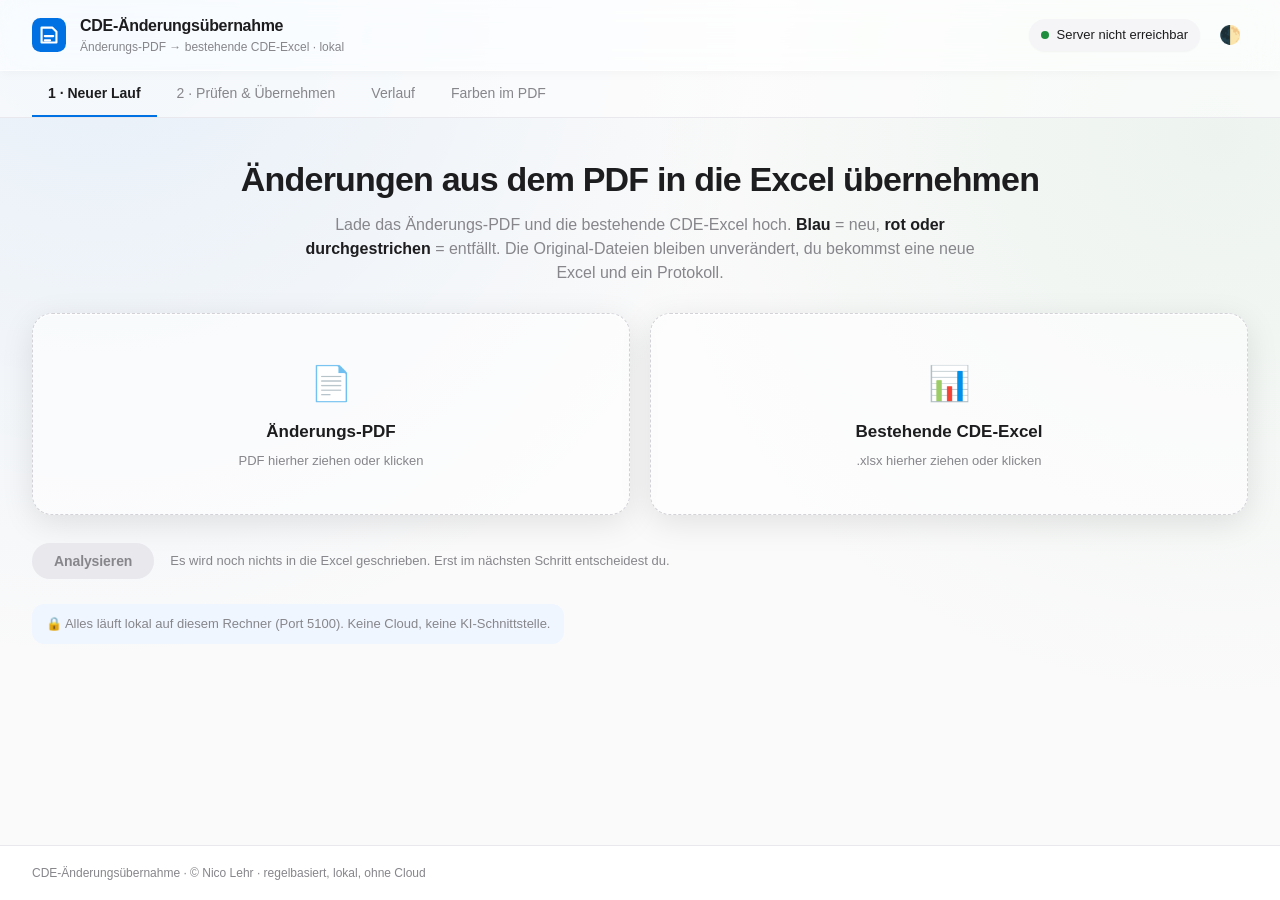
==== frontend/index.html @ 4d922a6d "Startvorlage" ====
<!DOCTYPE html>
<html lang="de">
<head>
<meta charset="UTF-8">
<meta name="viewport" content="width=device-width, initial-scale=1.0">
<title>CDE-Änderungsübernahme</title>
<link rel="icon" type="image/svg+xml" href="favicon.svg">
<link rel="stylesheet" href="style.css">
</head>
<body>

<header class="app-header">
  <div class="brand">
    <img class="brand-mark" src="favicon.svg" alt="" width="34" height="34">
    <div class="brand-text">
      <span class="brand-name">CDE-Änderungsübernahme</span>
      <span class="brand-sub">Änderungs-PDF → bestehende CDE-Excel · lokal</span>
    </div>
  </div>
  <div class="header-actions">
    <span class="status-pill" title="Alle Daten bleiben auf diesem Rechner"><span class="status-dot"></span><span id="pill-text">Lokal</span></span>
    <button class="icon-button" id="theme-toggle" type="button" title="Hell / Dunkel" aria-label="Hell / Dunkel wechseln">🌓</button>
  </div>
</header>

<nav class="page-tabs" id="page-tabs">
  <button class="page-tab active" data-tab="lauf">1 · Neuer Lauf</button>
  <button class="page-tab" data-tab="pruefen">2 · Prüfen &amp; Übernehmen</button>
  <button class="page-tab" data-tab="verlauf">Verlauf</button>
  <button class="page-tab" data-tab="farben">Farben im PDF</button>
</nav>

<main class="app-main">

  <!-- ============ TAB: NEUER LAUF ============ -->
  <section class="tab" id="tab-lauf">
    <div class="intro">
      <h1>Änderungen aus dem PDF in die Excel übernehmen</h1>
      <p>Lade das Änderungs-PDF und die bestehende CDE-Excel hoch. <strong>Blau</strong> = neu, <strong>rot oder durchgestrichen</strong> = entfällt.
         Die Original-Dateien bleiben unverändert, du bekommst eine neue Excel und ein Protokoll.</p>
    </div>
    <div class="drop-grid">
      <label class="dropzone" id="dz-pdf" tabindex="0">
        <input type="file" id="file-pdf" accept=".pdf,application/pdf" hidden>
        <div class="dropzone-icon">📄</div>
        <p class="dropzone-title">Änderungs-PDF</p>
        <p class="dropzone-sub" id="dz-pdf-sub">PDF hierher ziehen oder klicken</p>
      </label>
      <label class="dropzone" id="dz-xlsx" tabindex="0">
        <input type="file" id="file-xlsx" accept=".xlsx,.xlsm" hidden>
        <div class="dropzone-icon">📊</div>
        <p class="dropzone-title">Bestehende CDE-Excel</p>
        <p class="dropzone-sub" id="dz-xlsx-sub">.xlsx hierher ziehen oder klicken</p>
      </label>
    </div>
    <div class="action-row">
      <button class="btn btn-primary" id="btn-analyse" type="button" disabled>Analysieren</button>
      <span class="hint">Es wird noch nichts in die Excel geschrieben. Erst im nächsten Schritt entscheidest du.</span>
    </div>
    <p class="privacy-note">🔒 Alles läuft lokal auf diesem Rechner (Port <span id="port-text">5100</span>). Keine Cloud, keine KI-Schnittstelle.</p>
  </section>

  <!-- ============ TAB: PRUEFEN ============ -->
  <section class="tab" id="tab-pruefen" hidden>
    <div id="leer-pruefen" class="empty">Noch kein Lauf geöffnet. Starte einen neuen Lauf oder öffne einen aus dem Verlauf.</div>
    <div id="pruefen-inhalt" hidden>
      <div class="run-head">
        <div>
          <h2 id="run-titel">Lauf</h2>
          <p class="hint" id="run-sub"></p>
        </div>
        <div class="run-actions">
          <button class="btn btn-secondary" id="btn-alle-vorschlaege" type="button">Alle Vorschläge auswählen</button>
          <button class="btn btn-primary" id="btn-uebernehmen" type="button">Excel erzeugen</button>
        </div>
      </div>

      <div class="stats-grid" id="stats"></div>
      <div id="bilanz-box" class="bilanz"></div>
      <div id="warnungen" class="warn-box" hidden></div>
      <div id="ergebnis-box" class="result-box" hidden></div>

      <details class="layout-box" id="layout-box">
        <summary>Erkannter Aufbau der Excel</summary>
        <div id="layout-inhalt"></div>
      </details>

      <div class="filter-row" id="filter-row"></div>
      <div class="table-wrap">
        <table class="changes">
          <thead><tr>
            <th class="col-chk"></th><th>Nr.</th><th>Seite</th><th>Art</th><th>Section</th>
            <th>Alt → Neu</th><th>Stelle in Excel</th><th>Status</th>
          </tr></thead>
          <tbody id="tabelle"></tbody>
        </table>
      </div>
    </div>
  </section>

  <!-- ============ TAB: VERLAUF ============ -->
  <section class="tab" id="tab-verlauf" hidden>
    <h2>Bisherige Läufe</h2>
    <p class="hint">Jeder Lauf bleibt gespeichert (Eingabe, Analyse, Ergebnisse). Löschen entfernt den ganzen Lauf von diesem Rechner.</p>
    <div id="verlauf-liste"></div>
  </section>

  <!-- ============ TAB: FARBEN ============ -->
  <section class="tab" id="tab-farben" hidden>
    <h2>Farben im PDF</h2>
    <p class="hint">Zeigt, welche Farben im geöffneten PDF vorkommen und wie sie gedeutet werden. Passt etwas nicht,
      lassen sich die Schwellen in <code>config/farben.yaml</code> anpassen (Legende, Farbtöne, Durchstreichung).</p>
    <div class="table-wrap"><table class="changes"><thead><tr><th>Farbe</th><th>Anzahl</th><th>Art</th><th>Klasse</th><th>Bedeutung</th></tr></thead>
      <tbody id="farben-tabelle"></tbody></table></div>
  </section>
</main>

<footer class="app-footer">
  <p class="footer-credit">CDE-Änderungsübernahme · © Nico Lehr · regelbasiert, lokal, ohne Cloud</p>
</footer>

<div class="busy" id="busy" hidden><div class="busy-card"><div class="spinner"></div><p id="busy-text">Bitte warten …</p></div></div>
<div class="toast" id="toast" role="status" hidden></div>

<script src="app.js"></script>
</body>
</html>
---- frontend/style.css ----
/* Design wie im bess-pipeline-Dashboard (Apple-Stil, ruhige Flaechen, Ampelfarben nur fuer Status).
   Variablen entsprechen referenz/bess-dashboard/style.css -- neue Farben nur als Variable ergaenzen. */
:root {
  --blue: #0071E3; --blue-dark: #0058B0; --blue-light: #F0F6FF;
  --green: #1E8E3E; --amber: #B9770E; --red: #D93025;
  --white: #FFFFFF; --grey-50: #FAFAFA; --grey-100: #F5F5F7; --grey-150: #E8E8ED; --grey-300: #D2D2D7;
  --grey-500: #86868B; --ink: #1D1D1F;
  --green-100: #E4F4E8; --amber-100: #FBEFDA; --red-100: #FBE7E5;
  --shadow-xs: 0 1px 2px rgba(0,0,0,.04); --shadow-sm: 0 1px 3px rgba(0,0,0,.08);
  --shadow-md: 0 4px 16px rgba(0,0,0,.08); --shadow-lg: 0 12px 32px rgba(0,0,0,.12);
  --glass-bg: rgba(255,255,255,.55); --glass-bg-strong: rgba(255,255,255,.72);
  --glass-border: rgba(255,255,255,.6); --glass-shadow: 0 8px 32px rgba(0,0,0,.10), inset 0 1px 0 rgba(255,255,255,.8);
  --spring: cubic-bezier(.34,1.56,.64,1); --spring-soft: cubic-bezier(.22,1,.36,1);
}
:root[data-theme="dark"] {
  --white: #1C1C1E; --grey-50: #000000; --grey-100: #1C1C1E; --grey-150: #2C2C2E; --grey-300: #48484A;
  --grey-500: #98989D; --ink: #F5F5F7; --blue-light: rgba(0,113,227,.16);
  --green-100: rgba(30,142,62,.18); --amber-100: rgba(185,119,14,.18); --red-100: rgba(217,48,37,.18);
  --glass-bg: rgba(44,44,46,.55); --glass-bg-strong: rgba(44,44,46,.72); --glass-border: rgba(255,255,255,.12);
  --glass-shadow: 0 8px 32px rgba(0,0,0,.4), inset 0 1px 0 rgba(255,255,255,.08);
}
@media (prefers-color-scheme: dark) {
  :root:not([data-theme="light"]) {
    --white: #1C1C1E; --grey-50: #000000; --grey-100: #1C1C1E; --grey-150: #2C2C2E; --grey-300: #48484A;
    --grey-500: #98989D; --ink: #F5F5F7; --blue-light: rgba(0,113,227,.16);
    --green-100: rgba(30,142,62,.18); --amber-100: rgba(185,119,14,.18); --red-100: rgba(217,48,37,.18);
    --glass-bg: rgba(44,44,46,.55); --glass-bg-strong: rgba(44,44,46,.72); --glass-border: rgba(255,255,255,.12);
    --glass-shadow: 0 8px 32px rgba(0,0,0,.4), inset 0 1px 0 rgba(255,255,255,.08);
  }
}
* { box-sizing: border-box; }
[hidden] { display: none !important; }
html, body { margin: 0; padding: 0; font-family: -apple-system, BlinkMacSystemFont, "Segoe UI", Roboto, sans-serif;
  background: var(--grey-50); color: var(--ink); line-height: 1.5; -webkit-font-smoothing: antialiased; }
body { min-height: 100vh; display: flex; flex-direction: column;
  background-image: radial-gradient(circle at 8% 0%, rgba(0,113,227,.08), transparent 45%),
                    radial-gradient(circle at 95% 15%, rgba(30,142,62,.06), transparent 40%);
  background-attachment: fixed; background-repeat: no-repeat; }
code { background: var(--grey-100); padding: 1px 6px; border-radius: 6px; font-size: .92em; }
h1, h2 { letter-spacing: -.4px; margin: 0 0 8px; }
.hint { font-size: 13px; color: var(--grey-500); margin: 0; }

/* Header */
.app-header { display: flex; align-items: center; justify-content: space-between; padding: 14px 32px; position: sticky; top: 0; z-index: 100;
  background: var(--glass-bg-strong); backdrop-filter: blur(16px) saturate(180%); -webkit-backdrop-filter: blur(16px) saturate(180%);
  border-bottom: 1px solid var(--glass-border); box-shadow: 0 1px 12px rgba(0,0,0,.04); }
.brand { display: flex; align-items: center; gap: 14px; }
.brand-text { display: flex; flex-direction: column; }
.brand-name { font-size: 16px; font-weight: 600; letter-spacing: -.3px; }
.brand-sub { font-size: 12px; color: var(--grey-500); font-weight: 500; }
.header-actions { display: flex; align-items: center; gap: 12px; }
.status-pill { display: inline-flex; align-items: center; gap: 8px; padding: 6px 12px; border-radius: 999px; background: var(--grey-100);
  font-size: 13px; font-weight: 500; box-shadow: var(--shadow-xs); }
.status-dot { width: 8px; height: 8px; border-radius: 50%; background: var(--green); animation: pulse 2s ease-in-out infinite; }
@keyframes pulse { 0%,100% { opacity: 1; } 50% { opacity: .45; } }
.icon-button { width: 36px; height: 36px; border-radius: 50%; border: none; background: transparent; color: var(--ink); font-size: 18px; cursor: pointer;
  transition: background .2s, transform .3s var(--spring); }
.icon-button:hover { background: var(--grey-100); transform: scale(1.08); }

/* Tabs */
.page-tabs { display: flex; gap: 4px; padding: 0 32px; background: var(--glass-bg); border-bottom: 1px solid var(--grey-150); overflow-x: auto; }
.page-tab { border: none; background: transparent; padding: 14px 16px; font-size: 14px; color: var(--grey-500); cursor: pointer;
  border-bottom: 2px solid transparent; font-weight: 500; white-space: nowrap; transition: color .2s, transform .2s; }
.page-tab:hover { color: var(--ink); }
.page-tab.active { color: var(--ink); border-bottom-color: var(--blue); font-weight: 600; }

/* Layout: volle Breite nutzen */
.app-main { flex: 1; width: 100%; max-width: 1400px; margin: 0 auto; padding: 36px 32px 48px; }
.tab { animation: slideInUp .5s var(--spring-soft); }
@keyframes slideInUp { from { opacity: 0; transform: translateY(14px); } to { opacity: 1; transform: none; } }
.intro { text-align: center; margin-bottom: 28px; }
.intro h1 { font-size: 34px; font-weight: 700; letter-spacing: -.8px; }
.intro p { max-width: 680px; margin: 0 auto; color: var(--grey-500); font-size: 16px; }
.intro strong { color: var(--ink); }

/* Dropzones */
.drop-grid { display: grid; grid-template-columns: 1fr 1fr; gap: 20px; }
.dropzone { display: block; border: 1px dashed var(--grey-300); border-radius: 20px; padding: 44px 24px; text-align: center; cursor: pointer;
  background: var(--glass-bg); box-shadow: var(--glass-shadow); transition: border-color .2s, background .2s, transform .35s var(--spring); }
.dropzone:hover, .dropzone.over, .dropzone:focus { border-color: var(--blue); background: var(--blue-light); transform: translateY(-3px); outline: none; }
.dropzone.filled { border-style: solid; border-color: var(--green); background: var(--green-100); }
.dropzone-icon { font-size: 34px; margin-bottom: 10px; }
.dropzone-title { font-size: 17px; font-weight: 600; margin: 0 0 6px; }
.dropzone-sub { font-size: 13px; color: var(--grey-500); margin: 0; word-break: break-all; }
.action-row { display: flex; align-items: center; gap: 16px; margin: 28px 0 12px; flex-wrap: wrap; }
.privacy-note { font-size: 13px; color: var(--grey-500); background: var(--blue-light); border-radius: 12px; padding: 10px 14px; display: inline-block; }

/* Buttons */
.btn { border: none; border-radius: 999px; padding: 10px 22px; font-size: 14px; font-weight: 600; cursor: pointer; letter-spacing: -.1px;
  transition: opacity .15s, background .2s, transform .3s var(--spring); }
.btn:active { transform: scale(.95); }
.btn-primary { background: var(--blue); color: #fff; box-shadow: 0 4px 14px rgba(0,113,227,.3); }
.btn-primary:hover:not(:disabled) { background: var(--blue-dark); transform: translateY(-1px); }
.btn-primary:disabled { background: var(--grey-150); color: var(--grey-500); cursor: not-allowed; box-shadow: none; }
.btn-secondary { background: var(--grey-100); color: var(--ink); }
.btn-secondary:hover { background: var(--grey-150); transform: translateY(-1px); }
.btn-danger { background: var(--red-100); color: var(--red); }
.btn-small { padding: 6px 14px; font-size: 13px; }

/* Lauf-Kopf */
.run-head { display: flex; justify-content: space-between; align-items: flex-end; gap: 16px; flex-wrap: wrap; margin-bottom: 20px; }
.run-actions { display: flex; gap: 10px; flex-wrap: wrap; }

/* Kacheln */
.stats-grid { display: grid; grid-template-columns: repeat(auto-fit, minmax(170px, 1fr)); gap: 14px; margin-bottom: 18px; }
.stat-card { padding: 18px; background: var(--glass-bg); border: 1px solid var(--glass-border); border-radius: 16px; box-shadow: var(--glass-shadow);
  text-align: center; transition: transform .35s var(--spring); }
.stat-card:hover { transform: translateY(-3px); }
.stat-value { display: block; font-size: 30px; font-weight: 700; letter-spacing: -.8px; font-variant-numeric: tabular-nums; }
.stat-label { display: block; font-size: 12px; color: var(--grey-500); font-weight: 600; text-transform: uppercase; letter-spacing: .05em; }
.stat-card.green .stat-value { color: var(--green); } .stat-card.amber .stat-value { color: var(--amber); } .stat-card.red .stat-value { color: var(--red); }
.bilanz { padding: 12px 16px; border-radius: 12px; font-size: 14px; margin-bottom: 14px; background: var(--green-100); }
.bilanz.bad { background: var(--red-100); }
.warn-box { background: var(--amber-100); border-radius: 12px; padding: 12px 16px; margin-bottom: 14px; font-size: 14px; }
.warn-box ul { margin: 6px 0 0; padding-left: 20px; }
.result-box { background: var(--green-100); border-radius: 16px; padding: 18px 20px; margin-bottom: 18px; }
.result-box h3 { margin: 0 0 8px; }
.result-box .btn { margin: 6px 8px 0 0; text-decoration: none; display: inline-block; }
.layout-box { margin-bottom: 14px; background: var(--glass-bg); border-radius: 12px; padding: 10px 16px; border: 1px solid var(--glass-border); }
.layout-box summary { cursor: pointer; font-weight: 600; font-size: 14px; }

/* Filter */
.filter-row { display: flex; gap: 8px; flex-wrap: wrap; margin: 6px 0 12px; }
.chip { border: none; border-radius: 999px; padding: 6px 14px; font-size: 13px; font-weight: 600; cursor: pointer; background: var(--grey-100); color: var(--ink);
  transition: background .2s, transform .2s; }
.chip:hover { background: var(--grey-150); }
.chip.active { background: var(--blue); color: #fff; }

/* Tabelle */
.table-wrap { overflow-x: auto; background: var(--glass-bg); border: 1px solid var(--glass-border); border-radius: 12px; box-shadow: var(--shadow-sm); }
table.changes { width: 100%; border-collapse: collapse; font-size: 14px; }
table.changes th { text-align: left; padding: 10px 12px; font-size: 12px; text-transform: uppercase; letter-spacing: .05em; color: var(--grey-500);
  border-bottom: 1px solid var(--grey-150); white-space: nowrap; }
table.changes td { padding: 10px 12px; border-bottom: 1px solid var(--grey-150); vertical-align: top; }
table.changes tr.row { cursor: pointer; transition: background .15s; }
table.changes tr.row:hover { background: var(--grey-100); }
.col-chk { width: 34px; }
.alt { color: var(--red); text-decoration: line-through; text-decoration-thickness: 1px; }
.neu { color: var(--blue); font-weight: 500; }
.pfeil { color: var(--grey-500); margin: 0 4px; }
.badge { display: inline-block; font-size: 11px; font-weight: 600; padding: 3px 9px; border-radius: 999px; text-transform: uppercase; letter-spacing: .05em; white-space: nowrap; }
.badge.green { background: var(--green-100); color: var(--green); } .badge.amber { background: var(--amber-100); color: var(--amber); }
.badge.red { background: var(--red-100); color: var(--red); } .badge.grey { background: var(--grey-100); color: var(--grey-500); }
.detail td { background: var(--grey-100); }
.detail-grid { display: grid; grid-template-columns: minmax(260px, 1fr) minmax(300px, 1.4fr); gap: 20px; }
.detail-grid img { width: 100%; border-radius: 10px; border: 1px solid var(--grey-150); background: #fff; }
.kv { display: grid; grid-template-columns: 150px 1fr; gap: 6px 12px; font-size: 13px; }
.kv dt { color: var(--grey-500); font-weight: 600; } .kv dd { margin: 0; white-space: pre-wrap; word-break: break-word; }
.empty { text-align: center; color: var(--grey-500); padding: 60px 0; }

/* Verlauf */
.run-card { display: flex; justify-content: space-between; align-items: center; gap: 12px; flex-wrap: wrap; padding: 14px 18px; margin-bottom: 10px;
  background: var(--glass-bg); border: 1px solid var(--glass-border); border-radius: 12px; box-shadow: var(--shadow-sm); }
.run-card .meta { font-size: 13px; color: var(--grey-500); }

/* Overlays */
.busy { position: fixed; inset: 0; background: rgba(0,0,0,.3); display: grid; place-items: center; z-index: 999; backdrop-filter: blur(4px); }
.busy-card { background: var(--white); padding: 28px 36px; border-radius: 16px; box-shadow: var(--shadow-lg); text-align: center; }
.spinner { width: 34px; height: 34px; border-radius: 50%; border: 3px solid var(--grey-150); border-top-color: var(--blue); margin: 0 auto 12px; animation: spin 1s linear infinite; }
@keyframes spin { to { transform: rotate(360deg); } }
.toast { position: fixed; left: 24px; bottom: 24px; background: #1D1D1F; color: #fff; padding: 12px 18px; border-radius: 10px; box-shadow: 0 20px 40px rgba(0,0,0,.3); z-index: 1000; max-width: 520px; }
.toast.error { background: var(--red); }
.app-footer { border-top: 1px solid var(--grey-150); padding: 18px 32px; background: var(--white); }
.footer-credit { margin: 0; font-size: 12px; color: var(--grey-500); }

@media (max-width: 768px) {
  .app-header, .page-tabs, .app-main, .app-footer { padding-left: 16px; padding-right: 16px; }
  .drop-grid, .detail-grid { grid-template-columns: 1fr; }
  .intro h1 { font-size: 26px; } table.changes { font-size: 12px; }
  .run-actions .btn, .action-row .btn { width: 100%; }
}
@media (prefers-reduced-motion: reduce) { * { animation: none !important; transition: none !important; } }
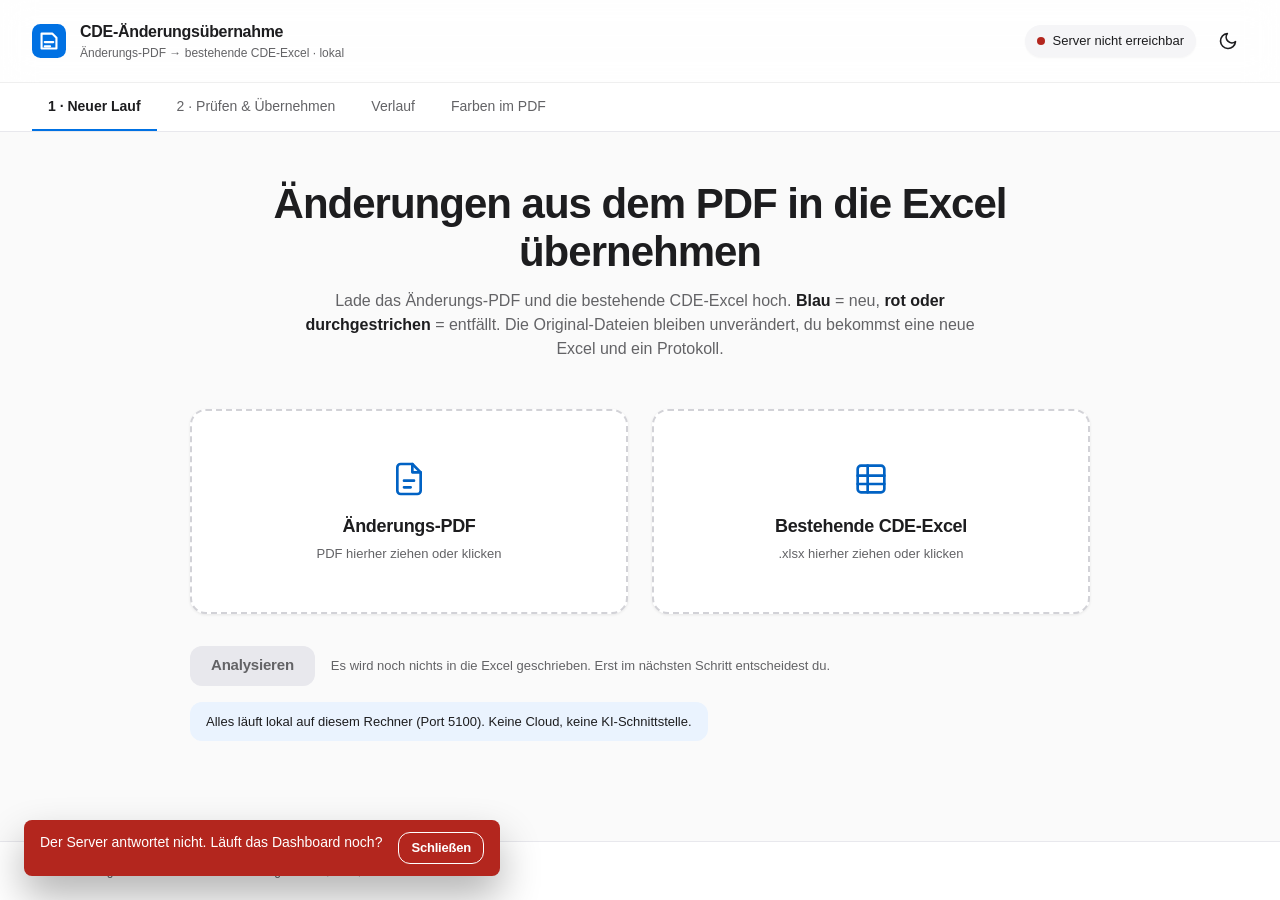
==== commit 28c22c50: "Dashboard: Ehrlichkeit, Archivieren, Filter, Tastatur, Design-Token - Banner "Unvollstaendig gelesen" ====
--- a/frontend/index.html
+++ b/frontend/index.html
@@ -3,13 +3,16 @@
 <head>
 <meta charset="UTF-8">
 <meta name="viewport" content="width=device-width, initial-scale=1.0">
+<meta name="color-scheme" content="light dark">
 <title>CDE-Änderungsübernahme</title>
 <link rel="icon" type="image/svg+xml" href="favicon.svg">
 <link rel="stylesheet" href="style.css">
 </head>
 <body>
 
-<header class="app-header">
+<a class="skip-link" href="#main">Zum Inhalt springen</a>
+
+<header class="app-header" id="kopf">
   <div class="brand">
     <img class="brand-mark" src="favicon.svg" alt="" width="34" height="34">
     <div class="brand-text">
@@ -18,37 +21,42 @@
     </div>
   </div>
   <div class="header-actions">
-    <span class="status-pill" title="Alle Daten bleiben auf diesem Rechner"><span class="status-dot"></span><span id="pill-text">Lokal</span></span>
-    <button class="icon-button" id="theme-toggle" type="button" title="Hell / Dunkel" aria-label="Hell / Dunkel wechseln">🌓</button>
+    <span class="status-pill" id="status-pill" title="Alle Daten bleiben auf diesem Rechner"><span class="status-dot" aria-hidden="true"></span><span id="pill-text">Lokal</span></span>
+    <button class="icon-button" id="theme-toggle" type="button" aria-pressed="false" aria-label="Dunkles Design" title="Hell / Dunkel">
+      <svg viewBox="0 0 24 24" aria-hidden="true" focusable="false"><path d="M21 12.8A9 9 0 1 1 11.2 3a7 7 0 0 0 9.8 9.8z"/></svg>
+    </button>
   </div>
 </header>
 
-<nav class="page-tabs" id="page-tabs">
-  <button class="page-tab active" data-tab="lauf">1 · Neuer Lauf</button>
-  <button class="page-tab" data-tab="pruefen">2 · Prüfen &amp; Übernehmen</button>
-  <button class="page-tab" data-tab="verlauf">Verlauf</button>
-  <button class="page-tab" data-tab="farben">Farben im PDF</button>
+<nav class="page-tabs" id="seiten-tabs" aria-label="Hauptbereiche">
+  <div role="tablist" aria-label="Bereiche" id="page-tabs" class="tablist">
+    <button class="page-tab" role="tab" type="button" id="tabbtn-lauf" data-tab="lauf" aria-controls="tab-lauf" aria-selected="true" tabindex="0">1 · Neuer Lauf</button>
+    <button class="page-tab" role="tab" type="button" id="tabbtn-pruefen" data-tab="pruefen" aria-controls="tab-pruefen" aria-selected="false" tabindex="-1">2 · Prüfen &amp; Übernehmen</button>
+    <button class="page-tab" role="tab" type="button" id="tabbtn-verlauf" data-tab="verlauf" aria-controls="tab-verlauf" aria-selected="false" tabindex="-1">Verlauf</button>
+    <button class="page-tab" role="tab" type="button" id="tabbtn-farben" data-tab="farben" aria-controls="tab-farben" aria-selected="false" tabindex="-1">Farben im PDF</button>
+  </div>
 </nav>
 
-<main class="app-main">
+<main class="app-main" id="main" tabindex="-1">
+  <noscript><p class="empty">Dieses Dashboard braucht JavaScript. Bitte JavaScript im Browser einschalten.</p></noscript>
 
   <!-- ============ TAB: NEUER LAUF ============ -->
-  <section class="tab" id="tab-lauf">
+  <section class="tab tab-schmal" id="tab-lauf" role="tabpanel" aria-labelledby="tabbtn-lauf">
     <div class="intro">
       <h1>Änderungen aus dem PDF in die Excel übernehmen</h1>
       <p>Lade das Änderungs-PDF und die bestehende CDE-Excel hoch. <strong>Blau</strong> = neu, <strong>rot oder durchgestrichen</strong> = entfällt.
          Die Original-Dateien bleiben unverändert, du bekommst eine neue Excel und ein Protokoll.</p>
     </div>
     <div class="drop-grid">
-      <label class="dropzone" id="dz-pdf" tabindex="0">
+      <label class="dropzone" id="dz-pdf" tabindex="0" role="button" aria-describedby="dz-pdf-sub">
         <input type="file" id="file-pdf" accept=".pdf,application/pdf" hidden>
-        <div class="dropzone-icon">📄</div>
+        <div class="dropzone-icon" aria-hidden="true"><svg viewBox="0 0 24 24" aria-hidden="true" focusable="false"><path d="M14 3H7a2 2 0 0 0-2 2v14a2 2 0 0 0 2 2h10a2 2 0 0 0 2-2V8z"/><path d="M14 3v5h5"/><path d="M9 13h6M9 17h4"/></svg></div>
         <p class="dropzone-title">Änderungs-PDF</p>
         <p class="dropzone-sub" id="dz-pdf-sub">PDF hierher ziehen oder klicken</p>
       </label>
-      <label class="dropzone" id="dz-xlsx" tabindex="0">
+      <label class="dropzone" id="dz-xlsx" tabindex="0" role="button" aria-describedby="dz-xlsx-sub">
         <input type="file" id="file-xlsx" accept=".xlsx,.xlsm" hidden>
-        <div class="dropzone-icon">📊</div>
+        <div class="dropzone-icon" aria-hidden="true"><svg viewBox="0 0 24 24" aria-hidden="true" focusable="false"><rect x="4" y="4" width="16" height="16" rx="2"/><path d="M4 10h16M4 15h16M10 4v16"/></svg></div>
         <p class="dropzone-title">Bestehende CDE-Excel</p>
         <p class="dropzone-sub" id="dz-xlsx-sub">.xlsx hierher ziehen oder klicken</p>
       </label>
@@ -57,12 +65,15 @@
       <button class="btn btn-primary" id="btn-analyse" type="button" disabled>Analysieren</button>
       <span class="hint">Es wird noch nichts in die Excel geschrieben. Erst im nächsten Schritt entscheidest du.</span>
     </div>
-    <p class="privacy-note">🔒 Alles läuft lokal auf diesem Rechner (Port <span id="port-text">5100</span>). Keine Cloud, keine KI-Schnittstelle.</p>
-  </section>
-
-  <!-- ============ TAB: PRUEFEN ============ -->
-  <section class="tab" id="tab-pruefen" hidden>
-    <div id="leer-pruefen" class="empty">Noch kein Lauf geöffnet. Starte einen neuen Lauf oder öffne einen aus dem Verlauf.</div>
+    <p class="privacy-note">Alles läuft lokal auf diesem Rechner (Port <span id="port-text">5100</span>). Keine Cloud, keine KI-Schnittstelle.</p>
+  </section>
+
+  <!-- ============ TAB: PRÜFEN ============ -->
+  <section class="tab" id="tab-pruefen" role="tabpanel" aria-labelledby="tabbtn-pruefen" hidden>
+    <div id="leer-pruefen" class="empty">
+      <p>Noch kein Lauf geöffnet. Starte einen neuen Lauf oder öffne einen aus dem Verlauf.</p>
+      <button class="btn btn-secondary" type="button" data-gehe="verlauf">Zum Verlauf</button>
+    </div>
     <div id="pruefen-inhalt" hidden>
       <div class="run-head">
         <div>
@@ -70,57 +81,151 @@
           <p class="hint" id="run-sub"></p>
         </div>
         <div class="run-actions">
-          <button class="btn btn-secondary" id="btn-alle-vorschlaege" type="button">Alle Vorschläge auswählen</button>
+          <button class="btn btn-secondary" id="btn-zurueck-auswahl" type="button" hidden>Zurück zur Auswahl</button>
           <button class="btn btn-primary" id="btn-uebernehmen" type="button">Excel erzeugen</button>
         </div>
       </div>
 
-      <div class="stats-grid" id="stats"></div>
-      <div id="bilanz-box" class="bilanz"></div>
+      <div class="archiv-hinweis" id="archiv-hinweis" hidden>
+        <span>Dieser Lauf ist archiviert. Er bleibt auf diesem Rechner erhalten.</span>
+        <button class="btn btn-secondary btn-small" id="btn-lauf-wiederherstellen" type="button">Wiederherstellen</button>
+      </div>
+
+      <div id="banner-box"></div>
+      <div class="stats-grid" id="stats" role="group" aria-label="Zusammenfassung"></div>
+
+      <details class="box" id="bilanz-detail">
+        <summary>Bilanz im Detail (Wörter)</summary>
+        <dl class="dl-grid" id="bilanz-dl"></dl>
+      </details>
+
       <div id="warnungen" class="warn-box" hidden></div>
-      <div id="ergebnis-box" class="result-box" hidden></div>
-
-      <details class="layout-box" id="layout-box">
+      <div id="ergebnis-box" class="box ergebnis-neu" tabindex="-1" hidden></div>
+      <div id="fruehere-box" class="box" hidden></div>
+
+      <details class="box" id="layout-box">
         <summary>Erkannter Aufbau der Excel</summary>
         <div id="layout-inhalt"></div>
       </details>
 
-      <div class="filter-row" id="filter-row"></div>
+      <section class="filter-box" aria-label="Suchen, filtern und sortieren">
+        <div class="filter-zeile" id="filter-row" role="group" aria-label="Nach Status filtern"></div>
+        <div class="filter-zeile">
+          <div class="banner blau banner-flach" id="pruef-hinweis" hidden>
+            <span class="banner-symbol" aria-hidden="true">?</span>
+            <div class="banner-inhalt">
+              <div class="banner-titel" id="pruef-hinweis-titel">Vorschläge warten auf deine Prüfung</div>
+              <p class="banner-text">Das Tool hat hier eine mögliche Stelle gefunden, ist aber nicht sicher. Ohne dein Häkchen ändert es nichts.</p>
+              <button class="btn btn-secondary btn-small" id="btn-nur-vorschlaege" type="button">Nur diese zeigen</button>
+            </div>
+          </div>
+        </div>
+        <div class="filter-zeile filter-felder">
+          <div class="feld feld-suche">
+            <label for="f-suche">Suchen</label>
+            <input class="eingabe" type="search" id="f-suche" placeholder="Text in alt, neu oder Section" autocomplete="off">
+          </div>
+          <div class="feld"><label for="f-typ">Art</label><select class="eingabe" id="f-typ"></select></div>
+          <div class="feld"><label for="f-seite">Seite</label><select class="eingabe" id="f-seite"></select></div>
+          <div class="feld"><label for="f-section">Section</label><select class="eingabe" id="f-section"></select></div>
+          <div class="feld"><label for="f-konfidenz">Sicherheit</label><select class="eingabe" id="f-konfidenz"></select></div>
+          <div class="feld"><label for="f-sort">Sortieren nach</label>
+            <select class="eingabe" id="f-sort">
+              <option value="nr">Reihenfolge im PDF</option>
+              <option value="seite">Seite</option>
+              <option value="section">Section</option>
+              <option value="status">Zu prüfen zuerst</option>
+              <option value="konfidenz">Unsicherste zuerst</option>
+              <option value="auffaellig">Auffälliges zuerst</option>
+            </select>
+          </div>
+        </div>
+        <div class="filter-zeile">
+          <button class="btn btn-secondary btn-small" id="btn-filter-reset" type="button">Filter zurücksetzen</button>
+          <span class="hint" id="treffer-info" role="status" aria-live="polite"></span>
+        </div>
+        <div class="filter-zeile auswahl-zeile" id="auswahl-zeile">
+          <div class="titel-zeile">
+            <span class="auswahl-info" id="auswahl-info" role="status" aria-live="polite"></span>
+            <button class="info-icon" type="button" data-info="auswahl" aria-haspopup="dialog" aria-expanded="false" aria-label="Erklärung: Vorschläge freigeben">i</button>
+          </div>
+          <div class="filter-zeile">
+            <button class="btn btn-secondary btn-small" id="btn-alle-vorschlaege" type="button">Alle Vorschläge auswählen</button>
+            <button class="btn btn-secondary btn-small" id="btn-sichtbare" type="button">Nur angezeigte auswählen</button>
+            <button class="btn btn-secondary btn-small" id="btn-keine" type="button">Auswahl aufheben</button>
+          </div>
+        </div>
+      </section>
+
       <div class="table-wrap">
-        <table class="changes">
+        <table class="changes" aria-label="Erkannte Änderungen">
           <thead><tr>
-            <th class="col-chk"></th><th>Nr.</th><th>Seite</th><th>Art</th><th>Section</th>
-            <th>Alt → Neu</th><th>Stelle in Excel</th><th>Status</th>
+            <th class="col-chk"><label class="chk-ziel"><input type="checkbox" id="chk-alle" aria-label="Alle angezeigten Vorschläge auswählen"></label></th>
+            <th scope="col">Nr.</th><th scope="col">Seite</th><th scope="col">Art</th><th scope="col">Section</th>
+            <th scope="col">Alt → Neu</th><th scope="col" class="col-opt">Stelle in Excel</th>
+            <th scope="col" class="col-opt">Sicherheit <button class="info-icon" type="button" data-info="sicherheit" aria-haspopup="dialog" aria-expanded="false" aria-label="Erklärung: Sicherheit">i</button></th>
+            <th scope="col">Status</th>
           </tr></thead>
           <tbody id="tabelle"></tbody>
         </table>
       </div>
+      <p class="mehr-zeile" id="mehr-zeile" hidden><button class="btn btn-secondary" id="btn-mehr" type="button">Weitere anzeigen</button></p>
     </div>
   </section>
 
   <!-- ============ TAB: VERLAUF ============ -->
-  <section class="tab" id="tab-verlauf" hidden>
-    <h2>Bisherige Läufe</h2>
-    <p class="hint">Jeder Lauf bleibt gespeichert (Eingabe, Analyse, Ergebnisse). Löschen entfernt den ganzen Lauf von diesem Rechner.</p>
-    <div id="verlauf-liste"></div>
+  <section class="tab" id="tab-verlauf" role="tabpanel" aria-labelledby="tabbtn-verlauf" hidden>
+    <div class="titel-zeile">
+      <h2 id="verlauf-titel" tabindex="-1">Bisherige Läufe</h2>
+      <button class="info-icon" type="button" data-info="archiv" aria-haspopup="dialog" aria-expanded="false" aria-label="Erklärung: Archivieren">i</button>
+    </div>
+    <p class="hint">Jeder Lauf bleibt gespeichert (Eingabe, Analyse, Ergebnisse). Archivieren blendet einen Lauf nur aus der Liste aus. Es geht nichts verloren.</p>
+    <div class="verlauf-kopf">
+      <label class="schalter"><input type="checkbox" id="chk-archiv"> Archivierte anzeigen</label>
+      <button class="btn btn-secondary btn-small" id="btn-verlauf-neu" type="button">Liste aktualisieren</button>
+    </div>
+    <div id="verlauf-liste" aria-live="polite"></div>
   </section>
 
   <!-- ============ TAB: FARBEN ============ -->
-  <section class="tab" id="tab-farben" hidden>
-    <h2>Farben im PDF</h2>
-    <p class="hint">Zeigt, welche Farben im geöffneten PDF vorkommen und wie sie gedeutet werden. Passt etwas nicht,
-      lassen sich die Schwellen in <code>config/farben.yaml</code> anpassen (Legende, Farbtöne, Durchstreichung).</p>
-    <div class="table-wrap"><table class="changes"><thead><tr><th>Farbe</th><th>Anzahl</th><th>Art</th><th>Klasse</th><th>Bedeutung</th></tr></thead>
-      <tbody id="farben-tabelle"></tbody></table></div>
+  <section class="tab" id="tab-farben" role="tabpanel" aria-labelledby="tabbtn-farben" hidden>
+    <div class="titel-zeile">
+      <h2>Farben im PDF</h2>
+      <button class="info-icon" type="button" data-info="farben" aria-haspopup="dialog" aria-expanded="false" aria-label="Erklärung: Farben im PDF">i</button>
+    </div>
+    <div id="farben-leer" class="empty">
+      <p>Noch kein Lauf geöffnet. Die Farben werden erst angezeigt, wenn ein PDF analysiert wurde.</p>
+      <button class="btn btn-primary" type="button" data-gehe="lauf">Neuen Lauf starten</button>
+      <button class="btn btn-secondary" type="button" data-gehe="verlauf">Zum Verlauf</button>
+    </div>
+    <div id="farben-inhalt" hidden>
+      <p class="hint" id="farben-sub"></p>
+      <div class="table-wrap"><table class="changes" aria-label="Farben im PDF"><thead><tr>
+        <th scope="col">Farbe</th><th scope="col">Zeichen</th><th scope="col">Art</th><th scope="col">Klasse</th><th scope="col">Bedeutung</th>
+      </tr></thead><tbody id="farben-tabelle"></tbody></table></div>
+    </div>
   </section>
 </main>
 
-<footer class="app-footer">
+<footer class="app-footer" id="fuss">
   <p class="footer-credit">CDE-Änderungsübernahme · © Nico Lehr · regelbasiert, lokal, ohne Cloud</p>
 </footer>
 
-<div class="busy" id="busy" hidden><div class="busy-card"><div class="spinner"></div><p id="busy-text">Bitte warten …</p></div></div>
-<div class="toast" id="toast" role="status" hidden></div>
+<div class="busy" id="busy" hidden>
+  <div class="busy-card" id="busy-card" role="alertdialog" aria-modal="true" aria-labelledby="busy-titel" aria-describedby="busy-text" tabindex="-1">
+    <div class="spinner" aria-hidden="true"></div>
+    <h2 id="busy-titel">Einen Moment bitte</h2>
+    <p id="busy-text">Bitte warten …</p>
+  </div>
+</div>
+
+<div class="toast-zone">
+  <div class="toast" id="toast" role="status"></div>
+  <div class="toast toast-error" id="toast-fehler-box" hidden>
+    <span id="toast-fehler" role="alert"></span>
+    <button class="btn" id="toast-schliessen" type="button" aria-label="Fehlermeldung schließen">Schließen</button>
+  </div>
+</div>
 
 <script src="app.js"></script>
 </body>
--- a/frontend/style.css
+++ b/frontend/style.css
@@ -1,172 +1,467 @@
-/* Design wie im bess-pipeline-Dashboard (Apple-Stil, ruhige Flaechen, Ampelfarben nur fuer Status).
-   Variablen entsprechen referenz/bess-dashboard/style.css -- neue Farben nur als Variable ergaenzen. */
+/* CDE-Änderungsübernahme – Dashboard-Stil.
+   Verbindlich: docs/regeln/design-guideline.md (Apple-Stil, ruhige Flächen, Ampelfarben NUR für Status).
+   Farben stehen ausschließlich als Token (--rr-*, --green, --amber, --red, --grey-*, --ink) in den drei Token-Blöcken unten.
+   Im Komponenten-CSS gibt es keine Farbwerte (kein Hex): neue Farbe = neues Token mit Dark-Mode-Gegenstück.
+   Bewusste Abweichungen von der Guideline (im Bericht begründet): neutrales Blau statt RR-Blau (Seitenprojekt, siehe Kopf der Guideline),
+   etwas dunklere Text-Töne für Grau/Gelb (Kontrast >= 4,5:1), breiterer Inhaltsbereich für die Tabellen (Abschnitt 8: volle Breite nutzen). */
+
+/* ====================================================================== Token: hell */
 :root {
-  --blue: #0071E3; --blue-dark: #0058B0; --blue-light: #F0F6FF;
-  --green: #1E8E3E; --amber: #B9770E; --red: #D93025;
-  --white: #FFFFFF; --grey-50: #FAFAFA; --grey-100: #F5F5F7; --grey-150: #E8E8ED; --grey-300: #D2D2D7;
-  --grey-500: #86868B; --ink: #1D1D1F;
-  --green-100: #E4F4E8; --amber-100: #FBEFDA; --red-100: #FBE7E5;
-  --shadow-xs: 0 1px 2px rgba(0,0,0,.04); --shadow-sm: 0 1px 3px rgba(0,0,0,.08);
-  --shadow-md: 0 4px 16px rgba(0,0,0,.08); --shadow-lg: 0 12px 32px rgba(0,0,0,.12);
-  --glass-bg: rgba(255,255,255,.55); --glass-bg-strong: rgba(255,255,255,.72);
-  --glass-border: rgba(255,255,255,.6); --glass-shadow: 0 8px 32px rgba(0,0,0,.10), inset 0 1px 0 rgba(255,255,255,.8);
-  --spring: cubic-bezier(.34,1.56,.64,1); --spring-soft: cubic-bezier(.22,1,.36,1);
-}
+  color-scheme: light;
+  --rr-blue: #0071E3;          /* Akzent: Buttons, aktive Zustände */
+  --rr-blue-dark: #0058B0;     /* Verlauf-Partner, Hover */
+  --rr-blue-light: #EAF3FE;    /* Wash für aktive Flächen, Fokus-Ring */
+  --rr-blue-ink: #0062C4;      /* Blau als TEXT/Link (Kontrast >= 4,5:1 auf Weiß und Grau) */
+  --on-accent: #FFFFFF;        /* Text auf Blau und auf Rot-Fläche */
+  --green: #1E7B38;
+  --amber: #8F5800;
+  --red: #B3261E;
+  --red-solid: #B3261E;        /* Rot als Fläche (Fehler-Toast); bleibt in beiden Themes gleich */
+  --green-wash: #E7F3EA;
+  --amber-wash: #FDF1E3;
+  --red-wash: #FBEAE9;
+  --white: #FFFFFF;
+  --grey-50: #FAFAFA;
+  --grey-100: #F5F5F7;
+  --grey-150: #E8E8ED;
+  --grey-300: #D2D2D7;
+  --grey-500: #636366;         /* Sekundärtext (dunkler als Guideline-Wert wegen Kontrast) */
+  --ink: #1D1D1F;
+  --page-bg: #FAFAFA;
+  --shadow-xs: 0 1px 2px rgba(0, 0, 0, 0.04);
+  --shadow-sm: 0 1px 3px rgba(0, 0, 0, 0.08);
+  --shadow-md: 0 4px 16px rgba(0, 0, 0, 0.08);
+  --shadow-lg: 0 12px 32px rgba(0, 0, 0, 0.12);
+  --shadow-xl: 0 20px 48px rgba(0, 0, 0, 0.18);
+  --shadow-pop: 0 20px 40px rgba(0, 0, 0, 0.3);
+  --glass-bg: rgba(255, 255, 255, 0.7);
+  --glass-bg-strong: rgba(255, 255, 255, 0.82);
+  --glass-border: rgba(0, 0, 0, 0.06);
+  --overlay: rgba(0, 0, 0, 0.35);
+  --toast-bg: #1D1D1F;
+  --toast-ink: #FFFFFF;
+  --ease: cubic-bezier(0.4, 0, 0.2, 1);
+  --spring: cubic-bezier(0.34, 1.56, 0.64, 1);
+}
+
+/* ====================================================================== Token: dunkel (Schalter) */
 :root[data-theme="dark"] {
-  --white: #1C1C1E; --grey-50: #000000; --grey-100: #1C1C1E; --grey-150: #2C2C2E; --grey-300: #48484A;
-  --grey-500: #98989D; --ink: #F5F5F7; --blue-light: rgba(0,113,227,.16);
-  --green-100: rgba(30,142,62,.18); --amber-100: rgba(185,119,14,.18); --red-100: rgba(217,48,37,.18);
-  --glass-bg: rgba(44,44,46,.55); --glass-bg-strong: rgba(44,44,46,.72); --glass-border: rgba(255,255,255,.12);
-  --glass-shadow: 0 8px 32px rgba(0,0,0,.4), inset 0 1px 0 rgba(255,255,255,.08);
-}
+  color-scheme: dark;
+  --rr-blue-light: #14304F;
+  --rr-blue-ink: #5CAAFF;
+  --green: #5BC97A;
+  --amber: #F0B84A;
+  --red: #FF8F86;
+  --green-wash: #1F3A28;
+  --amber-wash: #3D3016;
+  --red-wash: #43201E;
+  --white: #1C1C1E;
+  --grey-50: #2C2C2E;
+  --grey-100: #232325;
+  --grey-150: #323234;
+  --grey-300: #48484A;
+  --grey-500: #98989D;
+  --ink: #F5F5F7;
+  --page-bg: #111113;
+  --shadow-xs: 0 1px 2px rgba(0, 0, 0, 0.3);
+  --shadow-sm: 0 1px 3px rgba(0, 0, 0, 0.4);
+  --shadow-md: 0 4px 16px rgba(0, 0, 0, 0.4);
+  --shadow-lg: 0 12px 32px rgba(0, 0, 0, 0.5);
+  --shadow-xl: 0 20px 48px rgba(0, 0, 0, 0.6);
+  --glass-bg: rgba(44, 44, 46, 0.7);
+  --glass-bg-strong: rgba(28, 28, 30, 0.82);
+  --glass-border: rgba(255, 255, 255, 0.12);
+  --overlay: rgba(0, 0, 0, 0.6);
+  --toast-bg: #F5F5F7;
+  --toast-ink: #1D1D1F;
+}
+
+/* ====================================================================== Token: dunkel (System, wenn kein Schalter gesetzt) */
 @media (prefers-color-scheme: dark) {
   :root:not([data-theme="light"]) {
-    --white: #1C1C1E; --grey-50: #000000; --grey-100: #1C1C1E; --grey-150: #2C2C2E; --grey-300: #48484A;
-    --grey-500: #98989D; --ink: #F5F5F7; --blue-light: rgba(0,113,227,.16);
-    --green-100: rgba(30,142,62,.18); --amber-100: rgba(185,119,14,.18); --red-100: rgba(217,48,37,.18);
-    --glass-bg: rgba(44,44,46,.55); --glass-bg-strong: rgba(44,44,46,.72); --glass-border: rgba(255,255,255,.12);
-    --glass-shadow: 0 8px 32px rgba(0,0,0,.4), inset 0 1px 0 rgba(255,255,255,.08);
+    color-scheme: dark;
+    --rr-blue-light: #14304F;
+    --rr-blue-ink: #5CAAFF;
+    --green: #5BC97A;
+    --amber: #F0B84A;
+    --red: #FF8F86;
+    --green-wash: #1F3A28;
+    --amber-wash: #3D3016;
+    --red-wash: #43201E;
+    --white: #1C1C1E;
+    --grey-50: #2C2C2E;
+    --grey-100: #232325;
+    --grey-150: #323234;
+    --grey-300: #48484A;
+    --grey-500: #98989D;
+    --ink: #F5F5F7;
+    --page-bg: #111113;
+    --shadow-xs: 0 1px 2px rgba(0, 0, 0, 0.3);
+    --shadow-sm: 0 1px 3px rgba(0, 0, 0, 0.4);
+    --shadow-md: 0 4px 16px rgba(0, 0, 0, 0.4);
+    --shadow-lg: 0 12px 32px rgba(0, 0, 0, 0.5);
+    --shadow-xl: 0 20px 48px rgba(0, 0, 0, 0.6);
+    --glass-bg: rgba(44, 44, 46, 0.7);
+    --glass-bg-strong: rgba(28, 28, 30, 0.82);
+    --glass-border: rgba(255, 255, 255, 0.12);
+    --overlay: rgba(0, 0, 0, 0.6);
+    --toast-bg: #F5F5F7;
+    --toast-ink: #1D1D1F;
   }
 }
+
+/* ====================================================================== Grundlagen */
 * { box-sizing: border-box; }
 [hidden] { display: none !important; }
-html, body { margin: 0; padding: 0; font-family: -apple-system, BlinkMacSystemFont, "Segoe UI", Roboto, sans-serif;
-  background: var(--grey-50); color: var(--ink); line-height: 1.5; -webkit-font-smoothing: antialiased; }
-body { min-height: 100vh; display: flex; flex-direction: column;
-  background-image: radial-gradient(circle at 8% 0%, rgba(0,113,227,.08), transparent 45%),
-                    radial-gradient(circle at 95% 15%, rgba(30,142,62,.06), transparent 40%);
-  background-attachment: fixed; background-repeat: no-repeat; }
-code { background: var(--grey-100); padding: 1px 6px; border-radius: 6px; font-size: .92em; }
-h1, h2 { letter-spacing: -.4px; margin: 0 0 8px; }
-.hint { font-size: 13px; color: var(--grey-500); margin: 0; }
-
-/* Header */
-.app-header { display: flex; align-items: center; justify-content: space-between; padding: 14px 32px; position: sticky; top: 0; z-index: 100;
+html, body { margin: 0; padding: 0; }
+body {
+  font-family: -apple-system, BlinkMacSystemFont, "Segoe UI", Roboto, sans-serif;
+  font-size: 15px; line-height: 1.5;
+  background: var(--page-bg); color: var(--ink);
+  min-height: 100vh; display: flex; flex-direction: column;
+  -webkit-font-smoothing: antialiased;
+}
+h1, h2, h3, h4 { margin: 0; color: var(--ink); }
+h2 { font-size: 20px; letter-spacing: -0.3px; }
+h3 { font-size: 16px; }
+h4 { font-size: 13px; }
+p { margin: 0; }
+a { color: var(--rr-blue-ink); }
+a:hover { text-decoration: none; }
+code { background: var(--grey-100); padding: 1px 6px; border-radius: 6px; font-size: 0.92em; }
+.hint { font-size: 13px; color: var(--grey-500); }
+.sr-only { position: absolute; width: 1px; height: 1px; padding: 0; margin: -1px; overflow: hidden; clip: rect(0, 0, 0, 0); white-space: nowrap; border: 0; }
+.zahl { font-variant-numeric: tabular-nums; }
+
+/* Sichtbarer Fokus für ALLE bedienbaren Elemente */
+a:focus-visible, button:focus-visible, input:focus-visible, select:focus-visible, textarea:focus-visible,
+summary:focus-visible, [tabindex]:focus-visible, label:focus-visible {
+  outline: 2px solid var(--rr-blue-ink);
+  outline-offset: 2px;
+  box-shadow: 0 0 0 5px var(--rr-blue-light);
+}
+.skip-link { position: absolute; left: 16px; top: -64px; z-index: 2000; padding: 10px 16px; border-radius: 12px; background: var(--rr-blue); color: var(--on-accent); font-weight: 600; }
+.skip-link:focus-visible { top: 12px; }
+
+/* ====================================================================== Kopf und Tabs */
+.app-header {
+  display: flex; align-items: center; justify-content: space-between; gap: 12px;
+  padding: 20px 32px; position: sticky; top: 0; z-index: 100;
   background: var(--glass-bg-strong); backdrop-filter: blur(16px) saturate(180%); -webkit-backdrop-filter: blur(16px) saturate(180%);
-  border-bottom: 1px solid var(--glass-border); box-shadow: 0 1px 12px rgba(0,0,0,.04); }
-.brand { display: flex; align-items: center; gap: 14px; }
-.brand-text { display: flex; flex-direction: column; }
-.brand-name { font-size: 16px; font-weight: 600; letter-spacing: -.3px; }
+  border-bottom: 1px solid var(--glass-border);
+}
+.brand { display: flex; align-items: center; gap: 14px; min-width: 0; }
+.brand-text { display: flex; flex-direction: column; min-width: 0; }
+.brand-name { font-size: 16px; font-weight: 600; letter-spacing: -0.3px; }
 .brand-sub { font-size: 12px; color: var(--grey-500); font-weight: 500; }
 .header-actions { display: flex; align-items: center; gap: 12px; }
-.status-pill { display: inline-flex; align-items: center; gap: 8px; padding: 6px 12px; border-radius: 999px; background: var(--grey-100);
-  font-size: 13px; font-weight: 500; box-shadow: var(--shadow-xs); }
+.status-pill {
+  display: inline-flex; align-items: center; gap: 8px; padding: 6px 12px; min-height: 32px; border-radius: 999px;
+  background: var(--grey-100); font-size: 13px; font-weight: 500; box-shadow: var(--shadow-xs);
+}
 .status-dot { width: 8px; height: 8px; border-radius: 50%; background: var(--green); animation: pulse 2s ease-in-out infinite; }
-@keyframes pulse { 0%,100% { opacity: 1; } 50% { opacity: .45; } }
-.icon-button { width: 36px; height: 36px; border-radius: 50%; border: none; background: transparent; color: var(--ink); font-size: 18px; cursor: pointer;
-  transition: background .2s, transform .3s var(--spring); }
-.icon-button:hover { background: var(--grey-100); transform: scale(1.08); }
-
-/* Tabs */
-.page-tabs { display: flex; gap: 4px; padding: 0 32px; background: var(--glass-bg); border-bottom: 1px solid var(--grey-150); overflow-x: auto; }
-.page-tab { border: none; background: transparent; padding: 14px 16px; font-size: 14px; color: var(--grey-500); cursor: pointer;
-  border-bottom: 2px solid transparent; font-weight: 500; white-space: nowrap; transition: color .2s, transform .2s; }
+.status-pill.bad .status-dot { background: var(--red); animation: none; }
+@keyframes pulse { 0%, 100% { opacity: 1; } 50% { opacity: 0.45; } }
+.icon-button {
+  width: 40px; height: 40px; border-radius: 50%; border: none; background: transparent; color: var(--ink); cursor: pointer;
+  display: inline-flex; align-items: center; justify-content: center;
+  transition: background 0.2s ease, transform 0.3s var(--ease);
+}
+.icon-button:hover { background: var(--grey-150); }
+.icon-button:active { transform: scale(0.92); }
+.icon-button svg { width: 20px; height: 20px; fill: none; stroke: currentColor; stroke-width: 2; stroke-linecap: round; stroke-linejoin: round; }
+.icon-button[aria-pressed="true"] { background: var(--rr-blue-light); color: var(--rr-blue-ink); }
+
+.page-tabs { padding: 0 32px; background: var(--white); border-bottom: 1px solid var(--grey-150); overflow-x: auto; }
+.tablist { display: flex; gap: 4px; }
+.page-tab {
+  border: none; background: transparent; padding: 0 16px; min-height: 48px; font: inherit; font-size: 14px; color: var(--grey-500); cursor: pointer;
+  border-bottom: 2px solid transparent; font-weight: 500; white-space: nowrap; transition: color 0.2s ease, border-color 0.2s ease;
+}
 .page-tab:hover { color: var(--ink); }
-.page-tab.active { color: var(--ink); border-bottom-color: var(--blue); font-weight: 600; }
-
-/* Layout: volle Breite nutzen */
-.app-main { flex: 1; width: 100%; max-width: 1400px; margin: 0 auto; padding: 36px 32px 48px; }
-.tab { animation: slideInUp .5s var(--spring-soft); }
+.page-tab[aria-selected="true"] { color: var(--ink); border-bottom-color: var(--rr-blue); font-weight: 600; }
+
+/* ====================================================================== Layout */
+.app-main { flex: 1; width: 100%; max-width: 1400px; margin: 0 auto; padding: 48px 24px; }
+.tab { animation: slideInUp 0.6s var(--ease); }
+.tab-schmal { max-width: 900px; margin: 0 auto; }
 @keyframes slideInUp { from { opacity: 0; transform: translateY(14px); } to { opacity: 1; transform: none; } }
-.intro { text-align: center; margin-bottom: 28px; }
-.intro h1 { font-size: 34px; font-weight: 700; letter-spacing: -.8px; }
-.intro p { max-width: 680px; margin: 0 auto; color: var(--grey-500); font-size: 16px; }
+.stack > * + * { margin-top: 16px; }
+.titel-zeile { display: flex; align-items: center; gap: 8px; flex-wrap: wrap; }
+.intro { text-align: center; margin-bottom: 48px; }
+.intro h1 { font-size: 42px; font-weight: 700; letter-spacing: -1px; line-height: 1.15; }
+.intro p { max-width: 680px; margin: 12px auto 0; color: var(--grey-500); font-size: 16px; }
 .intro strong { color: var(--ink); }
-
-/* Dropzones */
-.drop-grid { display: grid; grid-template-columns: 1fr 1fr; gap: 20px; }
-.dropzone { display: block; border: 1px dashed var(--grey-300); border-radius: 20px; padding: 44px 24px; text-align: center; cursor: pointer;
-  background: var(--glass-bg); box-shadow: var(--glass-shadow); transition: border-color .2s, background .2s, transform .35s var(--spring); }
-.dropzone:hover, .dropzone.over, .dropzone:focus { border-color: var(--blue); background: var(--blue-light); transform: translateY(-3px); outline: none; }
-.dropzone.filled { border-style: solid; border-color: var(--green); background: var(--green-100); }
-.dropzone-icon { font-size: 34px; margin-bottom: 10px; }
-.dropzone-title { font-size: 17px; font-weight: 600; margin: 0 0 6px; }
-.dropzone-sub { font-size: 13px; color: var(--grey-500); margin: 0; word-break: break-all; }
-.action-row { display: flex; align-items: center; gap: 16px; margin: 28px 0 12px; flex-wrap: wrap; }
-.privacy-note { font-size: 13px; color: var(--grey-500); background: var(--blue-light); border-radius: 12px; padding: 10px 14px; display: inline-block; }
-
-/* Buttons */
-.btn { border: none; border-radius: 999px; padding: 10px 22px; font-size: 14px; font-weight: 600; cursor: pointer; letter-spacing: -.1px;
-  transition: opacity .15s, background .2s, transform .3s var(--spring); }
-.btn:active { transform: scale(.95); }
-.btn-primary { background: var(--blue); color: #fff; box-shadow: 0 4px 14px rgba(0,113,227,.3); }
-.btn-primary:hover:not(:disabled) { background: var(--blue-dark); transform: translateY(-1px); }
+.empty { text-align: center; color: var(--grey-500); padding: 48px 16px; }
+.empty .btn { margin-top: 16px; }
+
+/* ====================================================================== Dropzones */
+.drop-grid { display: grid; grid-template-columns: 1fr 1fr; gap: 24px; }
+.dropzone {
+  display: block; border: 2px dashed var(--grey-300); border-radius: 16px; padding: 48px 24px; text-align: center; cursor: pointer;
+  background: var(--white); box-shadow: var(--shadow-sm); transition: border-color 0.3s var(--ease), background 0.3s var(--ease), transform 0.3s var(--ease);
+}
+.dropzone:hover, .dropzone.over { border-color: var(--rr-blue); background: var(--rr-blue-light); transform: translateY(-2px); }
+.dropzone.filled { border-style: solid; border-color: var(--green); background: var(--green-wash); }
+.dropzone-icon { margin-bottom: 8px; color: var(--rr-blue-ink); }
+.dropzone-icon svg { width: 40px; height: 40px; fill: none; stroke: currentColor; stroke-width: 1.6; stroke-linecap: round; stroke-linejoin: round; }
+.dropzone-title { font-size: 18px; font-weight: 600; letter-spacing: -0.3px; margin-bottom: 4px; }
+.dropzone-sub { font-size: 13px; color: var(--grey-500); word-break: break-all; }
+.dropzone.filled .dropzone-sub { color: var(--ink); }
+.action-row { display: flex; align-items: center; gap: 16px; margin: 32px 0 16px; flex-wrap: wrap; }
+.privacy-note { font-size: 13px; color: var(--ink); background: var(--rr-blue-light); border-radius: 12px; padding: 10px 16px; display: inline-block; }
+
+/* ====================================================================== Buttons, Chips, Eingaben */
+.btn {
+  position: relative; border: 1px solid transparent; border-radius: 12px; padding: 0 20px; min-height: 40px; font: inherit; font-size: 15px; font-weight: 600; letter-spacing: -0.2px;
+  cursor: pointer; display: inline-flex; align-items: center; justify-content: center; gap: 8px; text-decoration: none;
+  transition: background 0.3s var(--ease), box-shadow 0.3s var(--ease), transform 0.3s var(--ease);
+}
+.btn:active { transform: scale(0.97); }
+.btn-primary { background: linear-gradient(135deg, var(--rr-blue), var(--rr-blue-dark)); color: var(--on-accent); box-shadow: var(--shadow-md); }
+.btn-primary:hover:not(:disabled) { box-shadow: var(--shadow-lg); transform: translateY(-2px); }
 .btn-primary:disabled { background: var(--grey-150); color: var(--grey-500); cursor: not-allowed; box-shadow: none; }
-.btn-secondary { background: var(--grey-100); color: var(--ink); }
-.btn-secondary:hover { background: var(--grey-150); transform: translateY(-1px); }
-.btn-danger { background: var(--red-100); color: var(--red); }
-.btn-small { padding: 6px 14px; font-size: 13px; }
-
-/* Lauf-Kopf */
-.run-head { display: flex; justify-content: space-between; align-items: flex-end; gap: 16px; flex-wrap: wrap; margin-bottom: 20px; }
-.run-actions { display: flex; gap: 10px; flex-wrap: wrap; }
-
-/* Kacheln */
-.stats-grid { display: grid; grid-template-columns: repeat(auto-fit, minmax(170px, 1fr)); gap: 14px; margin-bottom: 18px; }
-.stat-card { padding: 18px; background: var(--glass-bg); border: 1px solid var(--glass-border); border-radius: 16px; box-shadow: var(--glass-shadow);
-  text-align: center; transition: transform .35s var(--spring); }
-.stat-card:hover { transform: translateY(-3px); }
-.stat-value { display: block; font-size: 30px; font-weight: 700; letter-spacing: -.8px; font-variant-numeric: tabular-nums; }
-.stat-label { display: block; font-size: 12px; color: var(--grey-500); font-weight: 600; text-transform: uppercase; letter-spacing: .05em; }
-.stat-card.green .stat-value { color: var(--green); } .stat-card.amber .stat-value { color: var(--amber); } .stat-card.red .stat-value { color: var(--red); }
-.bilanz { padding: 12px 16px; border-radius: 12px; font-size: 14px; margin-bottom: 14px; background: var(--green-100); }
-.bilanz.bad { background: var(--red-100); }
-.warn-box { background: var(--amber-100); border-radius: 12px; padding: 12px 16px; margin-bottom: 14px; font-size: 14px; }
-.warn-box ul { margin: 6px 0 0; padding-left: 20px; }
-.result-box { background: var(--green-100); border-radius: 16px; padding: 18px 20px; margin-bottom: 18px; }
-.result-box h3 { margin: 0 0 8px; }
-.result-box .btn { margin: 6px 8px 0 0; text-decoration: none; display: inline-block; }
-.layout-box { margin-bottom: 14px; background: var(--glass-bg); border-radius: 12px; padding: 10px 16px; border: 1px solid var(--glass-border); }
-.layout-box summary { cursor: pointer; font-weight: 600; font-size: 14px; }
-
-/* Filter */
-.filter-row { display: flex; gap: 8px; flex-wrap: wrap; margin: 6px 0 12px; }
-.chip { border: none; border-radius: 999px; padding: 6px 14px; font-size: 13px; font-weight: 600; cursor: pointer; background: var(--grey-100); color: var(--ink);
-  transition: background .2s, transform .2s; }
-.chip:hover { background: var(--grey-150); }
-.chip.active { background: var(--blue); color: #fff; }
-
-/* Tabelle */
-.table-wrap { overflow-x: auto; background: var(--glass-bg); border: 1px solid var(--glass-border); border-radius: 12px; box-shadow: var(--shadow-sm); }
+.btn-secondary { background: var(--grey-100); color: var(--ink); border-color: var(--grey-300); }
+.btn-secondary:hover:not(:disabled) { background: var(--grey-150); transform: translateY(-2px); box-shadow: var(--shadow-sm); }
+.btn-secondary:disabled { color: var(--grey-500); cursor: not-allowed; }
+.btn-small { min-height: 32px; padding: 0 14px; font-size: 13px; }
+
+.chip {
+  border: 1px solid var(--grey-300); border-radius: 999px; padding: 0 14px; min-height: 32px; font: inherit; font-size: 13px; font-weight: 600; cursor: pointer;
+  background: var(--white); color: var(--ink); display: inline-flex; align-items: center; gap: 6px; transition: background 0.2s ease, border-color 0.2s ease;
+}
+.chip:hover { background: var(--grey-100); }
+.chip[aria-pressed="true"] { background: var(--rr-blue); border-color: var(--rr-blue); color: var(--on-accent); }
+
+.feld { display: flex; flex-direction: column; gap: 4px; min-width: 0; }
+.feld label, .feld-label { font-size: 12px; font-weight: 700; letter-spacing: 0.05em; text-transform: uppercase; color: var(--grey-500); }
+.eingabe {
+  min-height: 40px; padding: 0 12px; border: 1px solid var(--grey-300); border-radius: 12px; background: var(--white); color: var(--ink);
+  font: inherit; font-size: 14px; width: 100%; max-width: 100%;
+}
+.eingabe::placeholder { color: var(--grey-500); }
+select.eingabe { padding-right: 8px; }
+
+/* ====================================================================== Info-Icon und Info-Popup (Erklärtexte) */
+.info-icon {
+  position: relative; width: 24px; height: 24px; padding: 0; border: none; border-radius: 999px; cursor: pointer; flex: none;
+  background: var(--grey-150); color: var(--ink); font: inherit; font-size: 13px; font-weight: 600;
+  display: inline-flex; align-items: center; justify-content: center; vertical-align: middle;
+  transition: background 0.2s ease, transform 0.3s var(--ease);
+}
+.info-icon::before { content: ""; position: absolute; inset: -5px; }      /* Touch-Fläche 34 px */
+.info-icon:hover { background: var(--grey-300); transform: scale(1.1); }
+.info-icon[aria-expanded="true"] { background: var(--rr-blue); color: var(--on-accent); }
+.info-popup {
+  position: fixed; z-index: 500; width: min(340px, calc(100vw - 16px)); padding: 16px; border-radius: 12px;
+  background: var(--white); border: 1px solid var(--grey-300); box-shadow: var(--shadow-xl);
+  animation: popIn 0.25s var(--ease);
+}
+@keyframes popIn { from { opacity: 0; transform: translateY(6px); } to { opacity: 1; transform: none; } }
+.info-popup-title { font-weight: 600; font-size: 14px; padding: 0 32px 8px 0; margin-bottom: 8px; border-bottom: 1px solid var(--grey-150); }
+.info-popup-text { font-size: 13px; line-height: 1.55; color: var(--ink); }
+.info-popup-close {
+  position: absolute; top: 4px; right: 4px; width: 32px; height: 32px; border: none; border-radius: 50%; background: transparent; color: var(--grey-500);
+  font-size: 20px; line-height: 1; cursor: pointer;
+}
+.info-popup-close:hover { color: var(--ink); background: var(--grey-150); }
+
+/* ====================================================================== Lauf-Kopf, Kacheln, Banner */
+.run-head { display: flex; justify-content: space-between; align-items: flex-end; gap: 16px; flex-wrap: wrap; margin-bottom: 24px; }
+.run-head h2 { word-break: break-word; }
+.run-actions { display: flex; gap: 12px; flex-wrap: wrap; align-items: center; }
+.archiv-hinweis { display: flex; align-items: center; justify-content: space-between; gap: 12px; flex-wrap: wrap; padding: 12px 16px; margin-bottom: 16px; border-radius: 12px; background: var(--grey-100); border: 1px solid var(--grey-300); font-size: 14px; }
+
+.stats-grid { display: grid; grid-template-columns: repeat(auto-fit, minmax(170px, 1fr)); gap: 16px; margin-bottom: 24px; }
+.stat-card {
+  padding: 16px 24px; background: var(--white); border: 1px solid var(--grey-150); border-radius: 12px; box-shadow: var(--shadow-sm); text-align: center;
+  transition: transform 0.3s var(--ease), box-shadow 0.3s var(--ease);
+}
+.stat-card:hover { transform: translateY(-2px); box-shadow: var(--shadow-md); }
+.stat-value { display: block; font-size: 32px; font-weight: 700; letter-spacing: -1px; line-height: 1.2; font-variant-numeric: tabular-nums; color: var(--rr-blue-ink); }
+.stat-value.text { font-size: 20px; letter-spacing: -0.3px; padding: 6px 0; }
+.stat-label { display: block; font-size: 12px; font-weight: 700; letter-spacing: 0.05em; text-transform: uppercase; color: var(--grey-500); }
+.stat-card.green .stat-value { color: var(--green); }
+.stat-card.amber .stat-value { color: var(--amber); }
+.stat-card.red .stat-value { color: var(--red); }
+.stat-card.grey .stat-value { color: var(--ink); }
+
+.banner { display: flex; gap: 16px; padding: 16px 24px; border-radius: 12px; margin-bottom: 16px; border: 1px solid transparent; border-left-width: 6px; }
+.banner-symbol { flex: none; width: 28px; height: 28px; border-radius: 50%; display: inline-flex; align-items: center; justify-content: center; font-weight: 700; font-size: 16px; }
+.banner-inhalt { min-width: 0; flex: 1; }
+.banner-titel { font-size: 18px; font-weight: 700; letter-spacing: -0.3px; display: flex; align-items: center; gap: 8px; flex-wrap: wrap; }
+.banner-text { font-size: 14px; margin-top: 4px; }
+.banner .btn { margin-top: 12px; }
+.banner-flach { margin: 0; flex: 1; }
+.banner.rot { background: var(--red-wash); border-color: var(--red); }
+.banner.rot .banner-titel { color: var(--red); }
+.banner.rot .banner-symbol { background: var(--red-solid); color: var(--on-accent); }
+.banner.gelb { background: var(--amber-wash); border-color: var(--amber); }
+.banner.gelb .banner-titel { color: var(--amber); }
+.banner.gelb .banner-symbol { background: var(--amber); color: var(--white); }
+.banner.gruen { background: var(--green-wash); border-color: var(--green); }
+.banner.gruen .banner-titel { color: var(--green); }
+.banner.gruen .banner-symbol { background: var(--green); color: var(--white); }
+.banner.blau { background: var(--rr-blue-light); border-color: var(--rr-blue); }
+.banner.blau .banner-titel { color: var(--rr-blue-ink); }
+.banner.blau .banner-symbol { background: var(--rr-blue); color: var(--on-accent); }
+.luecken-liste { list-style: none; margin: 12px 0 0; padding: 0; max-height: 300px; overflow-y: auto; display: grid; gap: 6px; }
+.luecken-liste li { background: var(--white); border: 1px solid var(--grey-300); border-radius: 8px; padding: 8px 12px; font-size: 13px; }
+.luecken-liste .seite { font-weight: 700; margin-right: 6px; }
+.luecken-liste .art { font-weight: 600; margin-right: 6px; }
+.luecken-liste .woerter { color: var(--grey-500); white-space: nowrap; }
+
+.warn-box { background: var(--amber-wash); border: 1px solid var(--amber); border-radius: 12px; padding: 16px; margin-bottom: 16px; font-size: 14px; }
+.warn-box strong { color: var(--amber); }
+.warn-box ul { margin: 8px 0 0; padding-left: 20px; }
+.box { background: var(--white); border: 1px solid var(--grey-150); border-radius: 12px; box-shadow: var(--shadow-sm); padding: 16px 24px; margin-bottom: 16px; }
+.box > h3 { display: flex; align-items: center; gap: 8px; margin-bottom: 8px; }
+.box > summary { cursor: pointer; font-weight: 600; font-size: 14px; min-height: 32px; display: flex; align-items: center; }
+.box.ergebnis-neu { border-color: var(--green); background: var(--green-wash); }
+.box.ergebnis-schlecht { border-color: var(--red); background: var(--red-wash); }
+.dl-grid { display: grid; grid-template-columns: max-content 1fr; gap: 6px 16px; font-size: 14px; margin: 8px 0 0; }
+.dl-grid dt { color: var(--grey-500); font-weight: 600; }
+.dl-grid dd { margin: 0; font-variant-numeric: tabular-nums; }
+.ergebnis-liste { list-style: none; margin: 8px 0 0; padding: 0; display: grid; gap: 8px; }
+.ergebnis-liste li { display: flex; align-items: center; justify-content: space-between; gap: 12px; flex-wrap: wrap; padding: 12px 16px; border: 1px solid var(--grey-150); border-radius: 12px; background: var(--grey-100); }
+.ergebnis-liste .meta { font-size: 13px; color: var(--grey-500); }
+.btn-reihe { display: flex; gap: 8px; flex-wrap: wrap; margin-top: 12px; }
+
+/* ====================================================================== Filter und Tabelle */
+.filter-box { background: var(--white); border: 1px solid var(--grey-150); border-radius: 12px; box-shadow: var(--shadow-sm); padding: 16px; margin-bottom: 16px; }
+.filter-zeile { display: flex; gap: 8px; flex-wrap: wrap; align-items: center; }
+.filter-zeile + .filter-zeile { margin-top: 16px; }
+.filter-felder { display: grid; grid-template-columns: minmax(200px, 2fr) repeat(5, minmax(120px, 1fr)); gap: 12px; align-items: end; }
+.auswahl-zeile { justify-content: space-between; }
+.auswahl-info { font-size: 14px; font-weight: 600; font-variant-numeric: tabular-nums; }
+.treffer-info { font-size: 13px; color: var(--grey-500); margin: 0 0 8px; }
+
+.table-wrap { overflow-x: auto; background: var(--white); border: 1px solid var(--grey-150); border-radius: 12px; box-shadow: var(--shadow-sm); }
 table.changes { width: 100%; border-collapse: collapse; font-size: 14px; }
-table.changes th { text-align: left; padding: 10px 12px; font-size: 12px; text-transform: uppercase; letter-spacing: .05em; color: var(--grey-500);
-  border-bottom: 1px solid var(--grey-150); white-space: nowrap; }
-table.changes td { padding: 10px 12px; border-bottom: 1px solid var(--grey-150); vertical-align: top; }
-table.changes tr.row { cursor: pointer; transition: background .15s; }
+table.changes th {
+  text-align: left; padding: 12px; font-size: 12px; font-weight: 700; text-transform: uppercase; letter-spacing: 0.05em; color: var(--grey-500);
+  border-bottom: 1px solid var(--grey-150); white-space: nowrap; background: var(--white);
+}
+table.changes td { padding: 12px; border-bottom: 1px solid var(--grey-150); vertical-align: top; }
+table.changes tr.row { cursor: pointer; transition: background 0.15s ease; border-left: 4px solid transparent; }
 table.changes tr.row:hover { background: var(--grey-100); }
-.col-chk { width: 34px; }
+table.changes tr.row[aria-expanded="true"] { background: var(--grey-100); }
+table.changes tr.row.warn td:first-child { box-shadow: inset 4px 0 0 var(--amber); }
+table.changes tr.row.bad td:first-child { box-shadow: inset 4px 0 0 var(--red); }
+table.changes tr.row:focus-visible { outline-offset: -3px; }
+.col-chk { width: 48px; padding-right: 0 !important; }
+.chk-ziel { display: inline-flex; align-items: center; justify-content: center; width: 32px; height: 32px; cursor: pointer; }
+.chk-ziel input { width: 18px; height: 18px; margin: 0; cursor: pointer; accent-color: var(--rr-blue); }
+.chk-ziel input:disabled { cursor: not-allowed; }
+.zeile-text { min-width: 260px; word-break: break-word; }
 .alt { color: var(--red); text-decoration: line-through; text-decoration-thickness: 1px; }
-.neu { color: var(--blue); font-weight: 500; }
-.pfeil { color: var(--grey-500); margin: 0 4px; }
-.badge { display: inline-block; font-size: 11px; font-weight: 600; padding: 3px 9px; border-radius: 999px; text-transform: uppercase; letter-spacing: .05em; white-space: nowrap; }
-.badge.green { background: var(--green-100); color: var(--green); } .badge.amber { background: var(--amber-100); color: var(--amber); }
-.badge.red { background: var(--red-100); color: var(--red); } .badge.grey { background: var(--grey-100); color: var(--grey-500); }
+.neu { color: var(--rr-blue-ink); font-weight: 500; }
+.pfeil { color: var(--grey-500); margin: 0 6px; }
+.warn-zeile { display: flex; gap: 6px; font-size: 12px; margin-top: 6px; color: var(--amber); font-weight: 600; }
+.warn-zeile.rot { color: var(--red); }
+.warn-zeile .sym { flex: none; }
+.warn-mehr { font-size: 12px; color: var(--grey-500); margin-top: 4px; }
+.konf { display: inline-flex; align-items: center; gap: 6px; white-space: nowrap; font-size: 13px; }
+.dot { width: 10px; height: 10px; border-radius: 50%; background: var(--grey-500); flex: none; }
+.dot.green { background: var(--green); } .dot.amber { background: var(--amber); } .dot.red { background: var(--red); }
+.badge { display: inline-block; font-size: 11px; font-weight: 600; padding: 3px 10px; border-radius: 999px; text-transform: uppercase; letter-spacing: 0.05em; white-space: nowrap; margin: 0 4px 4px 0; }
+.badge.green { background: var(--green-wash); color: var(--green); }
+.badge.amber { background: var(--amber-wash); color: var(--amber); }
+.badge.red { background: var(--red-wash); color: var(--red); }
+.badge.blue { background: var(--rr-blue-light); color: var(--rr-blue-ink); }
+.badge.grey { background: var(--grey-150); color: var(--ink); }
+.mehr-zeile { text-align: center; margin: 16px 0 0; }
+
 .detail td { background: var(--grey-100); }
-.detail-grid { display: grid; grid-template-columns: minmax(260px, 1fr) minmax(300px, 1.4fr); gap: 20px; }
-.detail-grid img { width: 100%; border-radius: 10px; border: 1px solid var(--grey-150); background: #fff; }
-.kv { display: grid; grid-template-columns: 150px 1fr; gap: 6px 12px; font-size: 13px; }
-.kv dt { color: var(--grey-500); font-weight: 600; } .kv dd { margin: 0; white-space: pre-wrap; word-break: break-word; }
-.empty { text-align: center; color: var(--grey-500); padding: 60px 0; }
-
-/* Verlauf */
-.run-card { display: flex; justify-content: space-between; align-items: center; gap: 12px; flex-wrap: wrap; padding: 14px 18px; margin-bottom: 10px;
-  background: var(--glass-bg); border: 1px solid var(--glass-border); border-radius: 12px; box-shadow: var(--shadow-sm); }
-.run-card .meta { font-size: 13px; color: var(--grey-500); }
-
-/* Overlays */
-.busy { position: fixed; inset: 0; background: rgba(0,0,0,.3); display: grid; place-items: center; z-index: 999; backdrop-filter: blur(4px); }
-.busy-card { background: var(--white); padding: 28px 36px; border-radius: 16px; box-shadow: var(--shadow-lg); text-align: center; }
-.spinner { width: 34px; height: 34px; border-radius: 50%; border: 3px solid var(--grey-150); border-top-color: var(--blue); margin: 0 auto 12px; animation: spin 1s linear infinite; }
+.detail-grid { display: grid; grid-template-columns: minmax(240px, 1fr) minmax(320px, 2fr); gap: 24px; }
+.detail-bild { margin: 0; }
+.detail-bild img { display: block; width: 100%; height: auto; border-radius: 8px; border: 1px solid var(--grey-300); background: var(--white); }
+.detail-bild figcaption, .bild-fehlt { font-size: 12px; color: var(--grey-500); margin-top: 6px; }
+.vn-grid { display: grid; grid-template-columns: 1fr 1fr; gap: 16px; }
+.vn-box { background: var(--white); border: 1px solid var(--grey-300); border-radius: 8px; padding: 12px 16px; min-width: 0; }
+.vn-box h4 { margin-bottom: 8px; color: var(--grey-500); text-transform: uppercase; letter-spacing: 0.05em; display: flex; align-items: center; gap: 8px; }
+.vn-text { white-space: pre-wrap; word-break: break-word; font-size: 14px; }
+.vn-text + .vn-text { margin-top: 8px; }
+.vn-meta { font-size: 12px; color: var(--grey-500); margin-top: 8px; word-break: break-word; }
+.detail-hinweise { margin: 16px 0 0; padding: 12px 16px; border-radius: 8px; background: var(--amber-wash); border: 1px solid var(--amber); font-size: 13px; }
+.detail-hinweise.rot { background: var(--red-wash); border-color: var(--red); }
+.detail-hinweise ul { margin: 4px 0 0; padding-left: 20px; }
+.detail-hinweise strong { color: var(--amber); }
+.detail-hinweise.rot strong { color: var(--red); }
+.kv { display: grid; grid-template-columns: 150px 1fr; gap: 6px 16px; font-size: 13px; margin: 16px 0 0; }
+.kv dt { color: var(--grey-500); font-weight: 600; }
+.kv dd { margin: 0; white-space: pre-wrap; word-break: break-word; }
+
+.farbe-feld { display: inline-block; width: 16px; height: 16px; border-radius: 6px; vertical-align: middle; margin-right: 8px; border: 1px solid var(--grey-300); background: var(--grey-100); }
+
+/* ====================================================================== Verlauf */
+.verlauf-kopf { display: flex; justify-content: space-between; align-items: center; gap: 16px; flex-wrap: wrap; margin: 16px 0; }
+.schalter { display: inline-flex; align-items: center; gap: 8px; min-height: 32px; cursor: pointer; font-size: 14px; font-weight: 500; }
+.schalter input { width: 18px; height: 18px; margin: 0; accent-color: var(--rr-blue); cursor: pointer; }
+.run-liste { list-style: none; margin: 0; padding: 0; display: grid; gap: 12px; }
+.run-card {
+  display: flex; justify-content: space-between; align-items: center; gap: 16px; flex-wrap: wrap; padding: 16px 24px;
+  background: var(--white); border: 1px solid var(--grey-150); border-radius: 12px; box-shadow: var(--shadow-sm);
+  transition: transform 0.3s var(--ease), box-shadow 0.3s var(--ease);
+}
+.run-card:hover { transform: translateY(-2px); box-shadow: var(--shadow-md); }
+.run-card.archiviert { background: var(--grey-100); }
+.run-info { min-width: 0; flex: 1 1 320px; }
+.run-name { font-size: 15px; font-weight: 600; word-break: break-word; }
+.run-card .meta { font-size: 13px; color: var(--grey-500); margin-top: 2px; }
+.run-card .badges { margin-top: 8px; }
+.run-meldung { font-size: 13px; margin-top: 8px; color: var(--ink); }
+.run-knoepfe { display: flex; gap: 8px; flex-wrap: wrap; }
+
+/* ====================================================================== Wartebildschirm, Meldungen, Fuß */
+.busy { position: fixed; inset: 0; background: var(--overlay); display: grid; place-items: center; z-index: 999; backdrop-filter: blur(4px); -webkit-backdrop-filter: blur(4px); padding: 16px; }
+.busy-card { background: var(--white); padding: 32px 40px; border-radius: 16px; box-shadow: var(--shadow-xl); text-align: center; max-width: 480px; }
+.busy-card h2 { font-size: 18px; margin-bottom: 8px; }
+.spinner { width: 36px; height: 36px; border-radius: 50%; border: 3px solid var(--grey-150); border-top-color: var(--rr-blue); margin: 0 auto 16px; animation: spin 1s linear infinite; }
 @keyframes spin { to { transform: rotate(360deg); } }
-.toast { position: fixed; left: 24px; bottom: 24px; background: #1D1D1F; color: #fff; padding: 12px 18px; border-radius: 10px; box-shadow: 0 20px 40px rgba(0,0,0,.3); z-index: 1000; max-width: 520px; }
-.toast.error { background: var(--red); }
-.app-footer { border-top: 1px solid var(--grey-150); padding: 18px 32px; background: var(--white); }
-.footer-credit { margin: 0; font-size: 12px; color: var(--grey-500); }
-
+.toast-zone { position: fixed; left: 24px; bottom: 24px; right: 24px; z-index: 1000; display: flex; flex-direction: column; align-items: flex-start; gap: 8px; pointer-events: none; }
+.toast {
+  pointer-events: auto; background: var(--toast-bg); color: var(--toast-ink); padding: 12px 16px; border-radius: 8px; box-shadow: var(--shadow-pop);
+  max-width: 560px; font-size: 14px;
+}
+.toast:empty { opacity: 0; padding: 0; box-shadow: none; }
+.toast-error { display: flex; align-items: flex-start; gap: 16px; background: var(--red-solid); color: var(--on-accent); }
+.toast-error .btn { min-height: 32px; padding: 0 12px; font-size: 13px; background: transparent; color: var(--on-accent); border-color: var(--on-accent); flex: none; }
+.app-footer { border-top: 1px solid var(--grey-150); padding: 20px 32px; background: var(--white); }
+.footer-credit { font-size: 12px; color: var(--grey-500); }
+
+/* ====================================================================== Schmale Bildschirme */
+@media (max-width: 1100px) {
+  .filter-felder { grid-template-columns: repeat(3, minmax(120px, 1fr)); }
+  .filter-felder .feld-suche { grid-column: 1 / -1; }
+}
 @media (max-width: 768px) {
-  .app-header, .page-tabs, .app-main, .app-footer { padding-left: 16px; padding-right: 16px; }
-  .drop-grid, .detail-grid { grid-template-columns: 1fr; }
-  .intro h1 { font-size: 26px; } table.changes { font-size: 12px; }
+  .app-header { padding: 16px; }
+  .page-tabs { padding: 0 16px; }
+  .app-main { padding: 32px 16px; }
+  .app-footer { padding: 16px; }
+  .brand-sub { display: none; }
+  .drop-grid, .detail-grid, .vn-grid { grid-template-columns: 1fr; }
+  .filter-felder { grid-template-columns: 1fr 1fr; }
+  .intro h1 { font-size: 28px; }
+  .intro { margin-bottom: 32px; }
+  table.changes { font-size: 12px; }
+  .col-opt { display: none; }
+  .detail-grid { position: sticky; left: 12px; width: calc(100vw - 66px); }
   .run-actions .btn, .action-row .btn { width: 100%; }
-}
-@media (prefers-reduced-motion: reduce) { * { animation: none !important; transition: none !important; } }
+  .banner { padding: 16px; gap: 12px; }
+  .kv, .dl-grid { grid-template-columns: 1fr; }
+  .kv dt, .dl-grid dt { margin-top: 6px; }
+  .toast-zone { left: 16px; right: 16px; bottom: 16px; }
+  .busy-card { padding: 24px; }
+}
+
+@media (max-width: 480px) {
+  .status-pill:not(.bad) { display: none; }
+  .brand-name { font-size: 15px; }
+}
+
+/* ====================================================================== Bewegung reduzieren */
+@media (prefers-reduced-motion: reduce) {
+  *, *::before, *::after { animation: none !important; transition: none !important; scroll-behavior: auto !important; }
+}
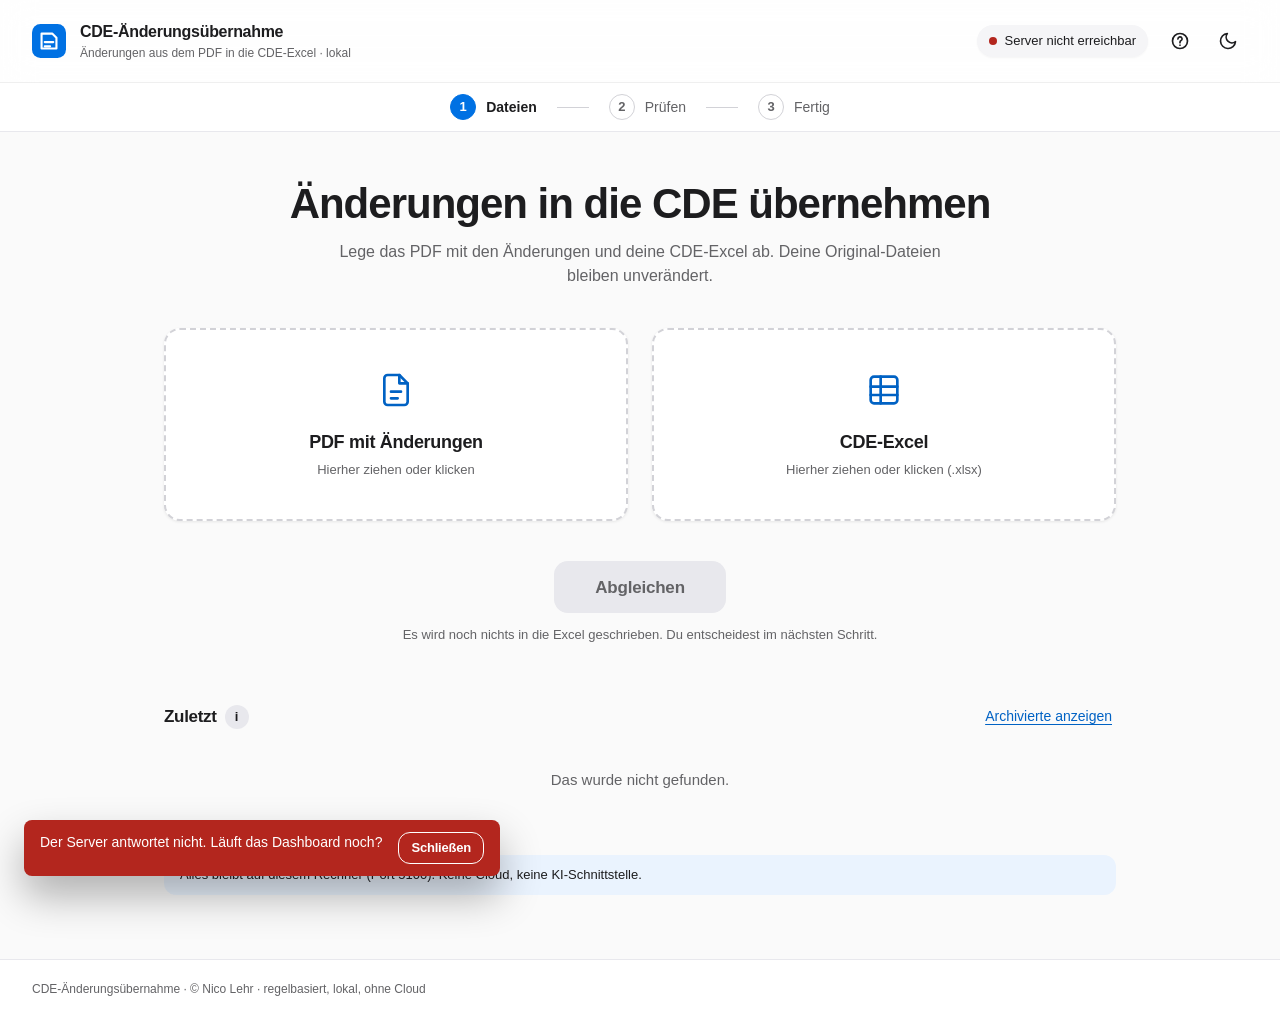
==== commit a19fcc92: "DASHBOARD (Auftrag 003): drei Schritte statt vier Tabs, Karten zum Pruefen, Abwahl automatischer Aen" ====
--- a/frontend/index.html
+++ b/frontend/index.html
@@ -17,194 +17,149 @@
     <img class="brand-mark" src="favicon.svg" alt="" width="34" height="34">
     <div class="brand-text">
       <span class="brand-name">CDE-Änderungsübernahme</span>
-      <span class="brand-sub">Änderungs-PDF → bestehende CDE-Excel · lokal</span>
+      <span class="brand-sub">Änderungen aus dem PDF in die CDE-Excel · lokal</span>
     </div>
   </div>
   <div class="header-actions">
     <span class="status-pill" id="status-pill" title="Alle Daten bleiben auf diesem Rechner"><span class="status-dot" aria-hidden="true"></span><span id="pill-text">Lokal</span></span>
+    <button class="icon-button" id="btn-hilfe" type="button" aria-haspopup="dialog" aria-label="Tastatur-Hilfe" title="Tastatur-Hilfe (?)">
+      <svg viewBox="0 0 24 24" aria-hidden="true" focusable="false"><circle cx="12" cy="12" r="9"/><path d="M9.5 9.5a2.5 2.5 0 1 1 3.5 2.3c-.6.3-1 .9-1 1.6v.6"/><path d="M12 17h.01"/></svg>
+    </button>
     <button class="icon-button" id="theme-toggle" type="button" aria-pressed="false" aria-label="Dunkles Design" title="Hell / Dunkel">
       <svg viewBox="0 0 24 24" aria-hidden="true" focusable="false"><path d="M21 12.8A9 9 0 1 1 11.2 3a7 7 0 0 0 9.8 9.8z"/></svg>
     </button>
   </div>
 </header>
 
-<nav class="page-tabs" id="seiten-tabs" aria-label="Hauptbereiche">
-  <div role="tablist" aria-label="Bereiche" id="page-tabs" class="tablist">
-    <button class="page-tab" role="tab" type="button" id="tabbtn-lauf" data-tab="lauf" aria-controls="tab-lauf" aria-selected="true" tabindex="0">1 · Neuer Lauf</button>
-    <button class="page-tab" role="tab" type="button" id="tabbtn-pruefen" data-tab="pruefen" aria-controls="tab-pruefen" aria-selected="false" tabindex="-1">2 · Prüfen &amp; Übernehmen</button>
-    <button class="page-tab" role="tab" type="button" id="tabbtn-verlauf" data-tab="verlauf" aria-controls="tab-verlauf" aria-selected="false" tabindex="-1">Verlauf</button>
-    <button class="page-tab" role="tab" type="button" id="tabbtn-farben" data-tab="farben" aria-controls="tab-farben" aria-selected="false" tabindex="-1">Farben im PDF</button>
-  </div>
+<nav class="schritte-nav" id="schritte" aria-label="Schritte">
+  <ol class="schritte">
+    <li><button class="schritt" type="button" id="schritt-knopf-dateien" data-schritt="dateien" aria-controls="schritt-dateien" aria-current="step"><span class="schritt-nr" aria-hidden="true">1</span><span class="sr-only">Schritt 1: </span>Dateien</button></li>
+    <li><button class="schritt" type="button" id="schritt-knopf-pruefen" data-schritt="pruefen" aria-controls="schritt-pruefen" disabled><span class="schritt-nr" aria-hidden="true">2</span><span class="sr-only">Schritt 2: </span>Prüfen</button></li>
+    <li><button class="schritt" type="button" id="schritt-knopf-fertig" data-schritt="fertig" aria-controls="schritt-fertig" disabled><span class="schritt-nr" aria-hidden="true">3</span><span class="sr-only">Schritt 3: </span>Fertig</button></li>
+  </ol>
 </nav>
 
 <main class="app-main" id="main" tabindex="-1">
-  <noscript><p class="empty">Dieses Dashboard braucht JavaScript. Bitte JavaScript im Browser einschalten.</p></noscript>
-
-  <!-- ============ TAB: NEUER LAUF ============ -->
-  <section class="tab tab-schmal" id="tab-lauf" role="tabpanel" aria-labelledby="tabbtn-lauf">
+  <noscript><p class="leer">Dieses Dashboard braucht JavaScript. Bitte JavaScript im Browser einschalten.</p></noscript>
+
+  <!-- Nur wenn etwas nicht stimmt: Warnungen oben (Bilanz, PDF nicht ganz gelesen) -->
+  <div class="warn-zone" id="warn-box"></div>
+
+  <!-- ============ SCHRITT 1: DATEIEN ============ -->
+  <section class="schritt-bereich" id="schritt-dateien" aria-labelledby="titel-dateien">
     <div class="intro">
-      <h1>Änderungen aus dem PDF in die Excel übernehmen</h1>
-      <p>Lade das Änderungs-PDF und die bestehende CDE-Excel hoch. <strong>Blau</strong> = neu, <strong>rot oder durchgestrichen</strong> = entfällt.
-         Die Original-Dateien bleiben unverändert, du bekommst eine neue Excel und ein Protokoll.</p>
+      <h1 id="titel-dateien" tabindex="-1">Änderungen in die CDE übernehmen</h1>
+      <p>Lege das PDF mit den Änderungen und deine CDE-Excel ab. Deine Original-Dateien bleiben unverändert.</p>
     </div>
     <div class="drop-grid">
       <label class="dropzone" id="dz-pdf" tabindex="0" role="button" aria-describedby="dz-pdf-sub">
         <input type="file" id="file-pdf" accept=".pdf,application/pdf" hidden>
-        <div class="dropzone-icon" aria-hidden="true"><svg viewBox="0 0 24 24" aria-hidden="true" focusable="false"><path d="M14 3H7a2 2 0 0 0-2 2v14a2 2 0 0 0 2 2h10a2 2 0 0 0 2-2V8z"/><path d="M14 3v5h5"/><path d="M9 13h6M9 17h4"/></svg></div>
-        <p class="dropzone-title">Änderungs-PDF</p>
-        <p class="dropzone-sub" id="dz-pdf-sub">PDF hierher ziehen oder klicken</p>
+        <span class="dropzone-icon" aria-hidden="true"><svg viewBox="0 0 24 24" aria-hidden="true" focusable="false"><path d="M14 3H7a2 2 0 0 0-2 2v14a2 2 0 0 0 2 2h10a2 2 0 0 0 2-2V8z"/><path d="M14 3v5h5"/><path d="M9 13h6M9 17h4"/></svg></span>
+        <span class="dropzone-title">PDF mit Änderungen</span>
+        <span class="dropzone-sub" id="dz-pdf-sub">Hierher ziehen oder klicken</span>
       </label>
       <label class="dropzone" id="dz-xlsx" tabindex="0" role="button" aria-describedby="dz-xlsx-sub">
         <input type="file" id="file-xlsx" accept=".xlsx,.xlsm" hidden>
-        <div class="dropzone-icon" aria-hidden="true"><svg viewBox="0 0 24 24" aria-hidden="true" focusable="false"><rect x="4" y="4" width="16" height="16" rx="2"/><path d="M4 10h16M4 15h16M10 4v16"/></svg></div>
-        <p class="dropzone-title">Bestehende CDE-Excel</p>
-        <p class="dropzone-sub" id="dz-xlsx-sub">.xlsx hierher ziehen oder klicken</p>
+        <span class="dropzone-icon" aria-hidden="true"><svg viewBox="0 0 24 24" aria-hidden="true" focusable="false"><rect x="4" y="4" width="16" height="16" rx="2"/><path d="M4 10h16M4 15h16M10 4v16"/></svg></span>
+        <span class="dropzone-title">CDE-Excel</span>
+        <span class="dropzone-sub" id="dz-xlsx-sub">Hierher ziehen oder klicken (.xlsx)</span>
       </label>
     </div>
-    <div class="action-row">
-      <button class="btn btn-primary" id="btn-analyse" type="button" disabled>Analysieren</button>
-      <span class="hint">Es wird noch nichts in die Excel geschrieben. Erst im nächsten Schritt entscheidest du.</span>
-    </div>
-    <p class="privacy-note">Alles läuft lokal auf diesem Rechner (Port <span id="port-text">5100</span>). Keine Cloud, keine KI-Schnittstelle.</p>
+    <div class="haupt-aktion">
+      <button class="btn btn-primary btn-gross" id="btn-abgleichen" type="button" disabled>Abgleichen</button>
+      <p class="hint" id="abgleichen-hinweis">Es wird noch nichts in die Excel geschrieben. Du entscheidest im nächsten Schritt.</p>
+    </div>
+
+    <section class="zuletzt" aria-labelledby="zuletzt-titel">
+      <div class="zuletzt-kopf">
+        <div class="titel-zeile">
+          <h2 id="zuletzt-titel" tabindex="-1">Zuletzt</h2>
+          <button class="info-icon" type="button" data-info="archiv" aria-haspopup="dialog" aria-expanded="false" aria-label="Erklärung: Archivieren">i</button>
+        </div>
+        <button class="link-btn" id="btn-archiv" type="button" aria-pressed="false">Archivierte anzeigen</button>
+      </div>
+      <div id="zuletzt-liste" aria-live="polite"></div>
+      <button class="link-btn" id="btn-zuletzt-alle" type="button" hidden>Alle anzeigen</button>
+    </section>
+    <p class="privacy-note">Alles bleibt auf diesem Rechner (Port <span id="port-text">5100</span>). Keine Cloud, keine KI-Schnittstelle.</p>
   </section>
 
-  <!-- ============ TAB: PRÜFEN ============ -->
-  <section class="tab" id="tab-pruefen" role="tabpanel" aria-labelledby="tabbtn-pruefen" hidden>
-    <div id="leer-pruefen" class="empty">
-      <p>Noch kein Lauf geöffnet. Starte einen neuen Lauf oder öffne einen aus dem Verlauf.</p>
-      <button class="btn btn-secondary" type="button" data-gehe="verlauf">Zum Verlauf</button>
-    </div>
-    <div id="pruefen-inhalt" hidden>
-      <div class="run-head">
-        <div>
-          <h2 id="run-titel">Lauf</h2>
-          <p class="hint" id="run-sub"></p>
-        </div>
-        <div class="run-actions">
-          <button class="btn btn-secondary" id="btn-zurueck-auswahl" type="button" hidden>Zurück zur Auswahl</button>
-          <button class="btn btn-primary" id="btn-uebernehmen" type="button">Excel erzeugen</button>
-        </div>
-      </div>
-
-      <div class="archiv-hinweis" id="archiv-hinweis" hidden>
-        <span>Dieser Lauf ist archiviert. Er bleibt auf diesem Rechner erhalten.</span>
-        <button class="btn btn-secondary btn-small" id="btn-lauf-wiederherstellen" type="button">Wiederherstellen</button>
-      </div>
-
-      <div id="banner-box"></div>
-      <div class="stats-grid" id="stats" role="group" aria-label="Zusammenfassung"></div>
-
-      <details class="box" id="bilanz-detail">
-        <summary>Bilanz im Detail (Wörter)</summary>
-        <dl class="dl-grid" id="bilanz-dl"></dl>
-      </details>
-
-      <div id="warnungen" class="warn-box" hidden></div>
-      <div id="ergebnis-box" class="box ergebnis-neu" tabindex="-1" hidden></div>
-      <div id="fruehere-box" class="box" hidden></div>
-
-      <details class="box" id="layout-box">
-        <summary>Erkannter Aufbau der Excel</summary>
-        <div id="layout-inhalt"></div>
-      </details>
-
-      <section class="filter-box" aria-label="Suchen, filtern und sortieren">
-        <div class="filter-zeile" id="filter-row" role="group" aria-label="Nach Status filtern"></div>
-        <div class="filter-zeile">
-          <div class="banner blau banner-flach" id="pruef-hinweis" hidden>
-            <span class="banner-symbol" aria-hidden="true">?</span>
-            <div class="banner-inhalt">
-              <div class="banner-titel" id="pruef-hinweis-titel">Vorschläge warten auf deine Prüfung</div>
-              <p class="banner-text">Das Tool hat hier eine mögliche Stelle gefunden, ist aber nicht sicher. Ohne dein Häkchen ändert es nichts.</p>
-              <button class="btn btn-secondary btn-small" id="btn-nur-vorschlaege" type="button">Nur diese zeigen</button>
-            </div>
-          </div>
-        </div>
-        <div class="filter-zeile filter-felder">
-          <div class="feld feld-suche">
-            <label for="f-suche">Suchen</label>
-            <input class="eingabe" type="search" id="f-suche" placeholder="Text in alt, neu oder Section" autocomplete="off">
-          </div>
-          <div class="feld"><label for="f-typ">Art</label><select class="eingabe" id="f-typ"></select></div>
-          <div class="feld"><label for="f-seite">Seite</label><select class="eingabe" id="f-seite"></select></div>
-          <div class="feld"><label for="f-section">Section</label><select class="eingabe" id="f-section"></select></div>
-          <div class="feld"><label for="f-konfidenz">Sicherheit</label><select class="eingabe" id="f-konfidenz"></select></div>
-          <div class="feld"><label for="f-sort">Sortieren nach</label>
-            <select class="eingabe" id="f-sort">
-              <option value="nr">Reihenfolge im PDF</option>
-              <option value="seite">Seite</option>
-              <option value="section">Section</option>
-              <option value="status">Zu prüfen zuerst</option>
-              <option value="konfidenz">Unsicherste zuerst</option>
-              <option value="auffaellig">Auffälliges zuerst</option>
-            </select>
-          </div>
-        </div>
-        <div class="filter-zeile">
-          <button class="btn btn-secondary btn-small" id="btn-filter-reset" type="button">Filter zurücksetzen</button>
-          <span class="hint" id="treffer-info" role="status" aria-live="polite"></span>
-        </div>
-        <div class="filter-zeile auswahl-zeile" id="auswahl-zeile">
-          <div class="titel-zeile">
-            <span class="auswahl-info" id="auswahl-info" role="status" aria-live="polite"></span>
-            <button class="info-icon" type="button" data-info="auswahl" aria-haspopup="dialog" aria-expanded="false" aria-label="Erklärung: Vorschläge freigeben">i</button>
-          </div>
-          <div class="filter-zeile">
-            <button class="btn btn-secondary btn-small" id="btn-alle-vorschlaege" type="button">Alle Vorschläge auswählen</button>
-            <button class="btn btn-secondary btn-small" id="btn-sichtbare" type="button">Nur angezeigte auswählen</button>
-            <button class="btn btn-secondary btn-small" id="btn-keine" type="button">Auswahl aufheben</button>
-          </div>
-        </div>
-      </section>
-
-      <div class="table-wrap">
-        <table class="changes" aria-label="Erkannte Änderungen">
-          <thead><tr>
-            <th class="col-chk"><label class="chk-ziel"><input type="checkbox" id="chk-alle" aria-label="Alle angezeigten Vorschläge auswählen"></label></th>
-            <th scope="col">Nr.</th><th scope="col">Seite</th><th scope="col">Art</th><th scope="col">Section</th>
-            <th scope="col">Alt → Neu</th><th scope="col" class="col-opt">Stelle in Excel</th>
-            <th scope="col" class="col-opt">Sicherheit <button class="info-icon" type="button" data-info="sicherheit" aria-haspopup="dialog" aria-expanded="false" aria-label="Erklärung: Sicherheit">i</button></th>
-            <th scope="col">Status</th>
-          </tr></thead>
-          <tbody id="tabelle"></tbody>
-        </table>
-      </div>
-      <p class="mehr-zeile" id="mehr-zeile" hidden><button class="btn btn-secondary" id="btn-mehr" type="button">Weitere anzeigen</button></p>
+  <!-- ============ SCHRITT 2: PRÜFEN ============ -->
+  <section class="schritt-bereich" id="schritt-pruefen" aria-labelledby="titel-pruefen" hidden>
+    <div class="seiten-kopf">
+      <h1 id="titel-pruefen" tabindex="-1">Prüfen</h1>
+      <p class="lauf-name" id="lauf-name"></p>
+    </div>
+
+    <div class="fortschritt-box">
+      <p class="fortschritt-satz" id="fortschritt-satz" aria-live="polite"></p>
+      <div class="balken" id="fortschritt" role="progressbar" aria-label="Geprüfte Vorschläge" aria-valuemin="0" aria-valuemax="0" aria-valuenow="0">
+        <div class="balken-fuellung" id="fortschritt-fuellung"></div>
+      </div>
+    </div>
+
+    <section class="bereich" id="bereich-bitte" aria-labelledby="titel-bitte">
+      <div class="bereich-kopf">
+        <div class="titel-zeile">
+          <h2 id="titel-bitte">Bitte prüfen <span class="zahl-pill" id="anzahl-bitte">0</span></h2>
+          <button class="info-icon" type="button" data-info="pruefen" aria-haspopup="dialog" aria-expanded="false" aria-label="Erklärung: Bitte prüfen">i</button>
+        </div>
+        <div class="bereich-aktionen">
+          <button class="btn btn-secondary btn-small" id="btn-alle-ja" type="button">Alle übernehmen</button>
+          <button class="link-btn" id="btn-tasten" type="button" aria-haspopup="dialog">Tastatur <kbd>?</kbd></button>
+        </div>
+      </div>
+      <p class="legende" id="legende">So steht es danach in der Excel: <del class="st-alt">alter Text</del> fällt weg, <ins class="st-neu">neuer Text</ins> kommt dazu.</p>
+      <ol class="karten" id="karten-bitte" aria-labelledby="titel-bitte"></ol>
+      <p class="leer" id="bitte-leer" hidden>Nichts zu prüfen. Alles Sichere wird automatisch eingetragen.</p>
+    </section>
+
+    <details class="klapp" id="klapp-auto">
+      <summary><span class="klapp-titel">Automatisch eingetragen</span> <span class="zahl-pill" id="anzahl-auto">0</span></summary>
+      <div class="klapp-inhalt">
+        <p class="hint">Diese Änderungen sind sicher und kommen in die neue Excel. Willst du eine davon nicht, schalte „Trotzdem nicht eintragen“ ein.</p>
+        <div class="suche">
+          <label class="sr-only" for="suche-auto">In den automatisch eingetragenen Änderungen suchen</label>
+          <input class="eingabe" type="search" id="suche-auto" placeholder="Suchen (Text oder Section)" autocomplete="off">
+          <p class="hint" id="suche-info" role="status" aria-live="polite"></p>
+        </div>
+        <ol class="karten kompakt" id="karten-auto" aria-label="Automatisch eingetragene Änderungen"></ol>
+        <p class="mehr-zeile"><button class="btn btn-secondary btn-small" id="btn-auto-alle" type="button" hidden>Alle anzeigen</button></p>
+      </div>
+    </details>
+
+    <details class="klapp" id="klapp-nicht">
+      <summary><span class="klapp-titel">Nicht in der CDE</span> <span class="zahl-pill" id="anzahl-nicht">0</span></summary>
+      <div class="klapp-inhalt">
+        <p class="hint">Diese Stellen werden nicht eingetragen: Sie gehören nicht zur CDE (zum Beispiel Deckblatt oder Revisionstabelle) oder das Tool hat keine passende Stelle gefunden. Der Grund steht jeweils dabei.</p>
+        <ul class="nicht-liste" id="liste-nicht" aria-label="Nicht eingetragene Änderungen"></ul>
+      </div>
+    </details>
+
+    <div class="haupt-aktion">
+      <button class="btn btn-primary btn-gross" id="btn-excel" type="button">Excel erstellen</button>
+      <p class="hint" id="excel-hinweis" aria-live="polite"></p>
     </div>
   </section>
 
-  <!-- ============ TAB: VERLAUF ============ -->
-  <section class="tab" id="tab-verlauf" role="tabpanel" aria-labelledby="tabbtn-verlauf" hidden>
-    <div class="titel-zeile">
-      <h2 id="verlauf-titel" tabindex="-1">Bisherige Läufe</h2>
-      <button class="info-icon" type="button" data-info="archiv" aria-haspopup="dialog" aria-expanded="false" aria-label="Erklärung: Archivieren">i</button>
-    </div>
-    <p class="hint">Jeder Lauf bleibt gespeichert (Eingabe, Analyse, Ergebnisse). Archivieren blendet einen Lauf nur aus der Liste aus. Es geht nichts verloren.</p>
-    <div class="verlauf-kopf">
-      <label class="schalter"><input type="checkbox" id="chk-archiv"> Archivierte anzeigen</label>
-      <button class="btn btn-secondary btn-small" id="btn-verlauf-neu" type="button">Liste aktualisieren</button>
-    </div>
-    <div id="verlauf-liste" aria-live="polite"></div>
+  <!-- ============ SCHRITT 3: FERTIG ============ -->
+  <section class="schritt-bereich" id="schritt-fertig" aria-labelledby="titel-fertig" hidden>
+    <div class="fertig-karte">
+      <div class="fertig-symbol" id="fertig-symbol" aria-hidden="true">✓</div>
+      <h1 id="titel-fertig" tabindex="-1">Fertig.</h1>
+      <p class="fertig-satz" id="fertig-satz"></p>
+      <div id="fertig-warn"></div>
+      <div class="btn-reihe mitte" id="fertig-knoepfe"></div>
+      <p class="hint">Deine Original-Datei bleibt unverändert. Die neue Excel ist eine Kopie mit den Änderungen, das Protokoll listet jede Änderung auf.</p>
+      <p><button class="link-btn" id="btn-zurueck-pruefen" type="button">Entscheidungen ändern und noch eine Excel erstellen</button></p>
+    </div>
   </section>
 
-  <!-- ============ TAB: FARBEN ============ -->
-  <section class="tab" id="tab-farben" role="tabpanel" aria-labelledby="tabbtn-farben" hidden>
-    <div class="titel-zeile">
-      <h2>Farben im PDF</h2>
-      <button class="info-icon" type="button" data-info="farben" aria-haspopup="dialog" aria-expanded="false" aria-label="Erklärung: Farben im PDF">i</button>
-    </div>
-    <div id="farben-leer" class="empty">
-      <p>Noch kein Lauf geöffnet. Die Farben werden erst angezeigt, wenn ein PDF analysiert wurde.</p>
-      <button class="btn btn-primary" type="button" data-gehe="lauf">Neuen Lauf starten</button>
-      <button class="btn btn-secondary" type="button" data-gehe="verlauf">Zum Verlauf</button>
-    </div>
-    <div id="farben-inhalt" hidden>
-      <p class="hint" id="farben-sub"></p>
-      <div class="table-wrap"><table class="changes" aria-label="Farben im PDF"><thead><tr>
-        <th scope="col">Farbe</th><th scope="col">Zeichen</th><th scope="col">Art</th><th scope="col">Klasse</th><th scope="col">Bedeutung</th>
-      </tr></thead><tbody id="farben-tabelle"></tbody></table></div>
-    </div>
-  </section>
+  <!-- ============ Alles Technische an EINER Stelle ============ -->
+  <details class="klapp fachleute" id="fachleute" hidden>
+    <summary><span class="klapp-titel">Details für Fachleute</span></summary>
+    <div class="klapp-inhalt" id="fachleute-inhalt"></div>
+  </details>
 </main>
 
 <footer class="app-footer" id="fuss">
@@ -216,8 +171,23 @@
     <div class="spinner" aria-hidden="true"></div>
     <h2 id="busy-titel">Einen Moment bitte</h2>
     <p id="busy-text">Bitte warten …</p>
+    <p class="hint" id="busy-zeit" aria-hidden="true"></p>
   </div>
 </div>
+
+<dialog class="hilfe" id="hilfe" aria-labelledby="hilfe-titel">
+  <h2 id="hilfe-titel">Tastatur</h2>
+  <p class="hint">Gilt beim Prüfen, solange du nicht in einem Eingabefeld schreibst.</p>
+  <dl class="tasten">
+    <dt><kbd>J</kbd> oder <kbd>↓</kbd></dt><dd>nächste Änderung</dd>
+    <dt><kbd>K</kbd> oder <kbd>↑</kbd></dt><dd>vorige Änderung</dd>
+    <dt><kbd>A</kbd></dt><dd>übernehmen (weiter zur nächsten)</dd>
+    <dt><kbd>N</kbd></dt><dd>nicht übernehmen (weiter zur nächsten)</dd>
+    <dt><kbd>?</kbd></dt><dd>diese Hilfe</dd>
+    <dt><kbd>Esc</kbd></dt><dd>schließen</dd>
+  </dl>
+  <button class="btn btn-primary" id="hilfe-zu" type="button">Schließen</button>
+</dialog>
 
 <div class="toast-zone">
   <div class="toast" id="toast" role="status"></div>
--- a/frontend/style.css
+++ b/frontend/style.css
@@ -1,9 +1,11 @@
 /* CDE-Änderungsübernahme – Dashboard-Stil.
-   Verbindlich: docs/regeln/design-guideline.md (Apple-Stil, ruhige Flächen, Ampelfarben NUR für Status).
-   Farben stehen ausschließlich als Token (--rr-*, --green, --amber, --red, --grey-*, --ink) in den drei Token-Blöcken unten.
+   Verbindlich: docs/regeln/design-guideline.md (Apple-Stil, ruhige Flächen, viel Weißraum, Ampelfarben NUR für Status).
+   Farben stehen ausschließlich als Token (--rr-*, --green, --amber, --red, --grey-*, --ink, --mark-*) in den drei Token-Blöcken unten.
    Im Komponenten-CSS gibt es keine Farbwerte (kein Hex): neue Farbe = neues Token mit Dark-Mode-Gegenstück.
-   Bewusste Abweichungen von der Guideline (im Bericht begründet): neutrales Blau statt RR-Blau (Seitenprojekt, siehe Kopf der Guideline),
-   etwas dunklere Text-Töne für Grau/Gelb (Kontrast >= 4,5:1), breiterer Inhaltsbereich für die Tabellen (Abschnitt 8: volle Breite nutzen). */
+   Bewusste Abweichungen von der Guideline: neutrales Blau statt RR-Blau (Seitenprojekt, siehe Kopf der Guideline),
+   etwas dunklere Text-Töne für Grau/Gelb (Kontrast >= 4,5:1), Inhaltsbreite ~1000 px (eine Spalte, gut lesbar).
+   --mark-alt / --mark-neu: die Markierung der Ergebnis-Excel (alt = Hellblau #00B0F0 + durchgestrichen, neu = Rot #FF0000, ADR 0005).
+   Im hellen Modus leicht abgedunkelt, damit der Text auf Weiß >= 4,5:1 Kontrast hat; im dunklen Modus das echte Hellblau. */
 
 /* ====================================================================== Token: hell */
 :root {
@@ -20,6 +22,8 @@
   --green-wash: #E7F3EA;
   --amber-wash: #FDF1E3;
   --red-wash: #FBEAE9;
+  --mark-alt: #0076A8;         /* Excel-Hellblau (#00B0F0) für Text auf Weiß abgedunkelt */
+  --mark-neu: #D70000;         /* Excel-Rot (#FF0000) für Text auf Weiß abgedunkelt */
   --white: #FFFFFF;
   --grey-50: #FAFAFA;
   --grey-100: #F5F5F7;
@@ -55,6 +59,8 @@
   --green-wash: #1F3A28;
   --amber-wash: #3D3016;
   --red-wash: #43201E;
+  --mark-alt: #00B0F0;
+  --mark-neu: #FF6B6B;
   --white: #1C1C1E;
   --grey-50: #2C2C2E;
   --grey-100: #232325;
@@ -88,6 +94,8 @@
     --green-wash: #1F3A28;
     --amber-wash: #3D3016;
     --red-wash: #43201E;
+    --mark-alt: #00B0F0;
+    --mark-neu: #FF6B6B;
     --white: #1C1C1E;
     --grey-50: #2C2C2E;
     --grey-100: #232325;
@@ -122,14 +130,21 @@
   -webkit-font-smoothing: antialiased;
 }
 h1, h2, h3, h4 { margin: 0; color: var(--ink); }
+h1 { font-size: 32px; font-weight: 700; letter-spacing: -0.8px; line-height: 1.2; }
 h2 { font-size: 20px; letter-spacing: -0.3px; }
-h3 { font-size: 16px; }
+h3 { font-size: 15px; font-weight: 600; }
 h4 { font-size: 13px; }
+h1:focus:not(:focus-visible), h2:focus:not(:focus-visible) { outline: none; }
 p { margin: 0; }
 a { color: var(--rr-blue-ink); }
 a:hover { text-decoration: none; }
 code { background: var(--grey-100); padding: 1px 6px; border-radius: 6px; font-size: 0.92em; }
+kbd {
+  display: inline-block; min-width: 22px; padding: 0 6px; border: 1px solid var(--grey-300); border-bottom-width: 2px; border-radius: 6px;
+  background: var(--grey-100); color: var(--ink); font: inherit; font-size: 12px; font-weight: 600; line-height: 20px; text-align: center;
+}
 .hint { font-size: 13px; color: var(--grey-500); }
+.leer { text-align: center; color: var(--grey-500); padding: 24px 16px; }
 .sr-only { position: absolute; width: 1px; height: 1px; padding: 0; margin: -1px; overflow: hidden; clip: rect(0, 0, 0, 0); white-space: nowrap; border: 0; }
 .zahl { font-variant-numeric: tabular-nums; }
 
@@ -143,7 +158,7 @@
 .skip-link { position: absolute; left: 16px; top: -64px; z-index: 2000; padding: 10px 16px; border-radius: 12px; background: var(--rr-blue); color: var(--on-accent); font-weight: 600; }
 .skip-link:focus-visible { top: 12px; }
 
-/* ====================================================================== Kopf und Tabs */
+/* ====================================================================== Kopf */
 .app-header {
   display: flex; align-items: center; justify-content: space-between; gap: 12px;
   padding: 20px 32px; position: sticky; top: 0; z-index: 100;
@@ -154,10 +169,10 @@
 .brand-text { display: flex; flex-direction: column; min-width: 0; }
 .brand-name { font-size: 16px; font-weight: 600; letter-spacing: -0.3px; }
 .brand-sub { font-size: 12px; color: var(--grey-500); font-weight: 500; }
-.header-actions { display: flex; align-items: center; gap: 12px; }
+.header-actions { display: flex; align-items: center; gap: 8px; }
 .status-pill {
   display: inline-flex; align-items: center; gap: 8px; padding: 6px 12px; min-height: 32px; border-radius: 999px;
-  background: var(--grey-100); font-size: 13px; font-weight: 500; box-shadow: var(--shadow-xs);
+  background: var(--grey-100); font-size: 13px; font-weight: 500; box-shadow: var(--shadow-xs); margin-right: 4px;
 }
 .status-dot { width: 8px; height: 8px; border-radius: 50%; background: var(--green); animation: pulse 2s ease-in-out infinite; }
 .status-pill.bad .status-dot { background: var(--red); animation: none; }
@@ -172,50 +187,59 @@
 .icon-button svg { width: 20px; height: 20px; fill: none; stroke: currentColor; stroke-width: 2; stroke-linecap: round; stroke-linejoin: round; }
 .icon-button[aria-pressed="true"] { background: var(--rr-blue-light); color: var(--rr-blue-ink); }
 
-.page-tabs { padding: 0 32px; background: var(--white); border-bottom: 1px solid var(--grey-150); overflow-x: auto; }
-.tablist { display: flex; gap: 4px; }
-.page-tab {
-  border: none; background: transparent; padding: 0 16px; min-height: 48px; font: inherit; font-size: 14px; color: var(--grey-500); cursor: pointer;
-  border-bottom: 2px solid transparent; font-weight: 500; white-space: nowrap; transition: color 0.2s ease, border-color 0.2s ease;
-}
-.page-tab:hover { color: var(--ink); }
-.page-tab[aria-selected="true"] { color: var(--ink); border-bottom-color: var(--rr-blue); font-weight: 600; }
+/* ====================================================================== Schritt-Anzeige (1 Dateien · 2 Prüfen · 3 Fertig) */
+.schritte-nav { background: var(--white); border-bottom: 1px solid var(--grey-150); padding: 0 24px; }
+.schritte { list-style: none; margin: 0 auto; padding: 0; max-width: 1000px; display: flex; align-items: center; justify-content: center; gap: 8px; }
+.schritte li { display: flex; align-items: center; gap: 8px; }
+.schritte li + li::before { content: ""; width: 32px; height: 1px; background: var(--grey-300); }
+.schritt {
+  display: inline-flex; align-items: center; gap: 10px; min-height: 48px; padding: 0 12px; border: none; background: transparent; cursor: pointer;
+  font: inherit; font-size: 14px; font-weight: 500; color: var(--grey-500); border-radius: 12px; transition: color 0.2s ease, background 0.2s ease;
+}
+.schritt:hover:not(:disabled) { color: var(--ink); background: var(--grey-100); }
+.schritt:disabled { cursor: default; }
+.schritt-nr {
+  width: 26px; height: 26px; border-radius: 50%; display: inline-flex; align-items: center; justify-content: center; flex: none;
+  border: 1.5px solid var(--grey-300); font-size: 13px; font-weight: 700; font-variant-numeric: tabular-nums;
+}
+.schritt.erledigt .schritt-nr { border-color: var(--green); color: var(--green); }
+.schritt[aria-current="step"] { color: var(--ink); font-weight: 600; }
+.schritt[aria-current="step"] .schritt-nr { background: var(--rr-blue); border-color: var(--rr-blue); color: var(--on-accent); }
 
 /* ====================================================================== Layout */
-.app-main { flex: 1; width: 100%; max-width: 1400px; margin: 0 auto; padding: 48px 24px; }
-.tab { animation: slideInUp 0.6s var(--ease); }
-.tab-schmal { max-width: 900px; margin: 0 auto; }
+.app-main { flex: 1; width: 100%; max-width: 1000px; margin: 0 auto; padding: 48px 24px 64px; }
+.schritt-bereich { animation: slideInUp 0.6s var(--ease); }
 @keyframes slideInUp { from { opacity: 0; transform: translateY(14px); } to { opacity: 1; transform: none; } }
-.stack > * + * { margin-top: 16px; }
 .titel-zeile { display: flex; align-items: center; gap: 8px; flex-wrap: wrap; }
-.intro { text-align: center; margin-bottom: 48px; }
-.intro h1 { font-size: 42px; font-weight: 700; letter-spacing: -1px; line-height: 1.15; }
-.intro p { max-width: 680px; margin: 12px auto 0; color: var(--grey-500); font-size: 16px; }
-.intro strong { color: var(--ink); }
-.empty { text-align: center; color: var(--grey-500); padding: 48px 16px; }
-.empty .btn { margin-top: 16px; }
-
-/* ====================================================================== Dropzones */
+.intro { text-align: center; margin-bottom: 40px; }
+.intro h1 { font-size: 42px; letter-spacing: -1px; line-height: 1.15; }
+.intro p { max-width: 620px; margin: 12px auto 0; color: var(--grey-500); font-size: 16px; }
+.seiten-kopf { margin-bottom: 24px; }
+.lauf-name { font-size: 13px; color: var(--grey-500); margin-top: 4px; word-break: break-word; }
+.haupt-aktion { display: flex; flex-direction: column; align-items: center; gap: 12px; margin: 40px 0 8px; text-align: center; }
+.mehr-zeile { text-align: center; margin: 16px 0 0; }
+
+/* ====================================================================== Ablagefelder */
 .drop-grid { display: grid; grid-template-columns: 1fr 1fr; gap: 24px; }
 .dropzone {
-  display: block; border: 2px dashed var(--grey-300); border-radius: 16px; padding: 48px 24px; text-align: center; cursor: pointer;
-  background: var(--white); box-shadow: var(--shadow-sm); transition: border-color 0.3s var(--ease), background 0.3s var(--ease), transform 0.3s var(--ease);
+  display: flex; flex-direction: column; align-items: center; gap: 4px; border: 2px dashed var(--grey-300); border-radius: 16px; padding: 40px 24px;
+  text-align: center; cursor: pointer; background: var(--white); box-shadow: var(--shadow-sm);
+  transition: border-color 0.3s var(--ease), background 0.3s var(--ease), transform 0.3s var(--ease);
 }
 .dropzone:hover, .dropzone.over { border-color: var(--rr-blue); background: var(--rr-blue-light); transform: translateY(-2px); }
 .dropzone.filled { border-style: solid; border-color: var(--green); background: var(--green-wash); }
-.dropzone-icon { margin-bottom: 8px; color: var(--rr-blue-ink); }
+.dropzone-icon { display: block; margin-bottom: 8px; color: var(--rr-blue-ink); }
 .dropzone-icon svg { width: 40px; height: 40px; fill: none; stroke: currentColor; stroke-width: 1.6; stroke-linecap: round; stroke-linejoin: round; }
-.dropzone-title { font-size: 18px; font-weight: 600; letter-spacing: -0.3px; margin-bottom: 4px; }
-.dropzone-sub { font-size: 13px; color: var(--grey-500); word-break: break-all; }
+.dropzone-title { display: block; font-size: 18px; font-weight: 600; letter-spacing: -0.3px; }
+.dropzone-sub { display: block; font-size: 13px; color: var(--grey-500); word-break: break-all; }
 .dropzone.filled .dropzone-sub { color: var(--ink); }
-.action-row { display: flex; align-items: center; gap: 16px; margin: 32px 0 16px; flex-wrap: wrap; }
-.privacy-note { font-size: 13px; color: var(--ink); background: var(--rr-blue-light); border-radius: 12px; padding: 10px 16px; display: inline-block; }
-
-/* ====================================================================== Buttons, Chips, Eingaben */
+.privacy-note { font-size: 13px; color: var(--ink); background: var(--rr-blue-light); border-radius: 12px; padding: 10px 16px; margin-top: 40px; }
+
+/* ====================================================================== Knöpfe, Eingaben */
 .btn {
   position: relative; border: 1px solid transparent; border-radius: 12px; padding: 0 20px; min-height: 40px; font: inherit; font-size: 15px; font-weight: 600; letter-spacing: -0.2px;
   cursor: pointer; display: inline-flex; align-items: center; justify-content: center; gap: 8px; text-decoration: none;
-  transition: background 0.3s var(--ease), box-shadow 0.3s var(--ease), transform 0.3s var(--ease);
+  transition: background 0.3s var(--ease), box-shadow 0.3s var(--ease), transform 0.3s var(--ease), border-color 0.3s var(--ease);
 }
 .btn:active { transform: scale(0.97); }
 .btn-primary { background: linear-gradient(135deg, var(--rr-blue), var(--rr-blue-dark)); color: var(--on-accent); box-shadow: var(--shadow-md); }
@@ -225,22 +249,23 @@
 .btn-secondary:hover:not(:disabled) { background: var(--grey-150); transform: translateY(-2px); box-shadow: var(--shadow-sm); }
 .btn-secondary:disabled { color: var(--grey-500); cursor: not-allowed; }
 .btn-small { min-height: 32px; padding: 0 14px; font-size: 13px; }
-
-.chip {
-  border: 1px solid var(--grey-300); border-radius: 999px; padding: 0 14px; min-height: 32px; font: inherit; font-size: 13px; font-weight: 600; cursor: pointer;
-  background: var(--white); color: var(--ink); display: inline-flex; align-items: center; gap: 6px; transition: background 0.2s ease, border-color 0.2s ease;
-}
-.chip:hover { background: var(--grey-100); }
-.chip[aria-pressed="true"] { background: var(--rr-blue); border-color: var(--rr-blue); color: var(--on-accent); }
-
-.feld { display: flex; flex-direction: column; gap: 4px; min-width: 0; }
-.feld label, .feld-label { font-size: 12px; font-weight: 700; letter-spacing: 0.05em; text-transform: uppercase; color: var(--grey-500); }
+.btn-gross { min-height: 52px; padding: 0 40px; font-size: 17px; border-radius: 14px; }
+.link-btn {
+  border: none; background: transparent; padding: 0 4px; min-height: 32px; font: inherit; font-size: 14px; font-weight: 500;
+  color: var(--rr-blue-ink); cursor: pointer; text-decoration: underline; text-underline-offset: 3px; border-radius: 6px;
+  display: inline-flex; align-items: center; gap: 6px;
+}
+.link-btn:hover { text-decoration: none; }
+.link-btn[aria-pressed="true"] { font-weight: 600; }
 .eingabe {
   min-height: 40px; padding: 0 12px; border: 1px solid var(--grey-300); border-radius: 12px; background: var(--white); color: var(--ink);
   font: inherit; font-size: 14px; width: 100%; max-width: 100%;
 }
 .eingabe::placeholder { color: var(--grey-500); }
-select.eingabe { padding-right: 8px; }
+.zahl-pill {
+  display: inline-flex; align-items: center; justify-content: center; min-width: 26px; padding: 0 8px; height: 22px; border-radius: 999px;
+  background: var(--grey-150); color: var(--ink); font-size: 12px; font-weight: 600; font-variant-numeric: tabular-nums; vertical-align: middle;
+}
 
 /* ====================================================================== Info-Icon und Info-Popup (Erklärtexte) */
 .info-icon {
@@ -266,157 +291,193 @@
 }
 .info-popup-close:hover { color: var(--ink); background: var(--grey-150); }
 
-/* ====================================================================== Lauf-Kopf, Kacheln, Banner */
-.run-head { display: flex; justify-content: space-between; align-items: flex-end; gap: 16px; flex-wrap: wrap; margin-bottom: 24px; }
-.run-head h2 { word-break: break-word; }
-.run-actions { display: flex; gap: 12px; flex-wrap: wrap; align-items: center; }
-.archiv-hinweis { display: flex; align-items: center; justify-content: space-between; gap: 12px; flex-wrap: wrap; padding: 12px 16px; margin-bottom: 16px; border-radius: 12px; background: var(--grey-100); border: 1px solid var(--grey-300); font-size: 14px; }
-
-.stats-grid { display: grid; grid-template-columns: repeat(auto-fit, minmax(170px, 1fr)); gap: 16px; margin-bottom: 24px; }
-.stat-card {
-  padding: 16px 24px; background: var(--white); border: 1px solid var(--grey-150); border-radius: 12px; box-shadow: var(--shadow-sm); text-align: center;
-  transition: transform 0.3s var(--ease), box-shadow 0.3s var(--ease);
-}
-.stat-card:hover { transform: translateY(-2px); box-shadow: var(--shadow-md); }
-.stat-value { display: block; font-size: 32px; font-weight: 700; letter-spacing: -1px; line-height: 1.2; font-variant-numeric: tabular-nums; color: var(--rr-blue-ink); }
-.stat-value.text { font-size: 20px; letter-spacing: -0.3px; padding: 6px 0; }
-.stat-label { display: block; font-size: 12px; font-weight: 700; letter-spacing: 0.05em; text-transform: uppercase; color: var(--grey-500); }
-.stat-card.green .stat-value { color: var(--green); }
-.stat-card.amber .stat-value { color: var(--amber); }
-.stat-card.red .stat-value { color: var(--red); }
-.stat-card.grey .stat-value { color: var(--ink); }
-
-.banner { display: flex; gap: 16px; padding: 16px 24px; border-radius: 12px; margin-bottom: 16px; border: 1px solid transparent; border-left-width: 6px; }
+/* ====================================================================== Zuletzt (letzte Abgleiche) */
+.zuletzt { margin-top: 56px; }
+.zuletzt-kopf { display: flex; justify-content: space-between; align-items: center; gap: 12px; flex-wrap: wrap; margin-bottom: 12px; }
+.zuletzt-kopf h2 { font-size: 17px; }
+.lauf-liste { list-style: none; margin: 0; padding: 0; background: var(--white); border: 1px solid var(--grey-150); border-radius: 12px; box-shadow: var(--shadow-sm); }
+.lauf-zeile { display: flex; align-items: center; gap: 12px; padding: 10px 12px 10px 16px; }
+.lauf-zeile + .lauf-zeile { border-top: 1px solid var(--grey-150); }
+.lauf-zeile.archiviert { background: var(--grey-100); }
+.lauf-info { flex: 1; min-width: 0; }
+.lauf-titel { font-size: 14px; font-weight: 600; word-break: break-word; }
+.lauf-meta { font-size: 12px; color: var(--grey-500); }
+.lauf-meta .warn { color: var(--amber); font-weight: 600; }
+.lauf-meta .rot { color: var(--red); font-weight: 600; }
+.lauf-knoepfe { display: flex; align-items: center; gap: 4px; flex: none; }
+.menu { position: relative; }
+.menu-knopf {
+  list-style: none; width: 32px; min-height: 32px; border-radius: 8px; display: inline-flex; align-items: center; justify-content: center;
+  cursor: pointer; color: var(--grey-500); font-size: 18px; font-weight: 700; line-height: 1;
+}
+.menu-knopf::-webkit-details-marker { display: none; }
+.menu-knopf:hover, .menu[open] .menu-knopf { background: var(--grey-150); color: var(--ink); }
+.menu-liste {
+  position: absolute; right: 0; top: calc(100% + 4px); z-index: 50; min-width: 180px; padding: 6px; border-radius: 12px;
+  background: var(--white); border: 1px solid var(--grey-300); box-shadow: var(--shadow-lg); display: grid; gap: 2px;
+}
+.menu-eintrag {
+  border: none; background: transparent; text-align: left; min-height: 36px; padding: 0 12px; border-radius: 8px; font: inherit; font-size: 14px;
+  color: var(--ink); cursor: pointer;
+}
+.menu-eintrag:hover { background: var(--grey-100); }
+
+/* ====================================================================== Warn-Banner (nur wenn etwas nicht stimmt) */
+.warn-zone:empty { display: none; }
+.warn-zone { margin-bottom: 24px; display: grid; gap: 12px; }
+.banner { display: flex; gap: 16px; padding: 16px 24px; border-radius: 12px; border: 1px solid transparent; border-left-width: 6px; }
 .banner-symbol { flex: none; width: 28px; height: 28px; border-radius: 50%; display: inline-flex; align-items: center; justify-content: center; font-weight: 700; font-size: 16px; }
 .banner-inhalt { min-width: 0; flex: 1; }
-.banner-titel { font-size: 18px; font-weight: 700; letter-spacing: -0.3px; display: flex; align-items: center; gap: 8px; flex-wrap: wrap; }
+.banner-titel { font-size: 16px; font-weight: 700; letter-spacing: -0.2px; }
 .banner-text { font-size: 14px; margin-top: 4px; }
-.banner .btn { margin-top: 12px; }
-.banner-flach { margin: 0; flex: 1; }
 .banner.rot { background: var(--red-wash); border-color: var(--red); }
 .banner.rot .banner-titel { color: var(--red); }
 .banner.rot .banner-symbol { background: var(--red-solid); color: var(--on-accent); }
 .banner.gelb { background: var(--amber-wash); border-color: var(--amber); }
 .banner.gelb .banner-titel { color: var(--amber); }
 .banner.gelb .banner-symbol { background: var(--amber); color: var(--white); }
-.banner.gruen { background: var(--green-wash); border-color: var(--green); }
-.banner.gruen .banner-titel { color: var(--green); }
-.banner.gruen .banner-symbol { background: var(--green); color: var(--white); }
-.banner.blau { background: var(--rr-blue-light); border-color: var(--rr-blue); }
-.banner.blau .banner-titel { color: var(--rr-blue-ink); }
-.banner.blau .banner-symbol { background: var(--rr-blue); color: var(--on-accent); }
-.luecken-liste { list-style: none; margin: 12px 0 0; padding: 0; max-height: 300px; overflow-y: auto; display: grid; gap: 6px; }
-.luecken-liste li { background: var(--white); border: 1px solid var(--grey-300); border-radius: 8px; padding: 8px 12px; font-size: 13px; }
-.luecken-liste .seite { font-weight: 700; margin-right: 6px; }
-.luecken-liste .art { font-weight: 600; margin-right: 6px; }
-.luecken-liste .woerter { color: var(--grey-500); white-space: nowrap; }
-
-.warn-box { background: var(--amber-wash); border: 1px solid var(--amber); border-radius: 12px; padding: 16px; margin-bottom: 16px; font-size: 14px; }
-.warn-box strong { color: var(--amber); }
-.warn-box ul { margin: 8px 0 0; padding-left: 20px; }
-.box { background: var(--white); border: 1px solid var(--grey-150); border-radius: 12px; box-shadow: var(--shadow-sm); padding: 16px 24px; margin-bottom: 16px; }
-.box > h3 { display: flex; align-items: center; gap: 8px; margin-bottom: 8px; }
-.box > summary { cursor: pointer; font-weight: 600; font-size: 14px; min-height: 32px; display: flex; align-items: center; }
-.box.ergebnis-neu { border-color: var(--green); background: var(--green-wash); }
-.box.ergebnis-schlecht { border-color: var(--red); background: var(--red-wash); }
-.dl-grid { display: grid; grid-template-columns: max-content 1fr; gap: 6px 16px; font-size: 14px; margin: 8px 0 0; }
-.dl-grid dt { color: var(--grey-500); font-weight: 600; }
-.dl-grid dd { margin: 0; font-variant-numeric: tabular-nums; }
-.ergebnis-liste { list-style: none; margin: 8px 0 0; padding: 0; display: grid; gap: 8px; }
-.ergebnis-liste li { display: flex; align-items: center; justify-content: space-between; gap: 12px; flex-wrap: wrap; padding: 12px 16px; border: 1px solid var(--grey-150); border-radius: 12px; background: var(--grey-100); }
-.ergebnis-liste .meta { font-size: 13px; color: var(--grey-500); }
-.btn-reihe { display: flex; gap: 8px; flex-wrap: wrap; margin-top: 12px; }
-
-/* ====================================================================== Filter und Tabelle */
-.filter-box { background: var(--white); border: 1px solid var(--grey-150); border-radius: 12px; box-shadow: var(--shadow-sm); padding: 16px; margin-bottom: 16px; }
-.filter-zeile { display: flex; gap: 8px; flex-wrap: wrap; align-items: center; }
-.filter-zeile + .filter-zeile { margin-top: 16px; }
-.filter-felder { display: grid; grid-template-columns: minmax(200px, 2fr) repeat(5, minmax(120px, 1fr)); gap: 12px; align-items: end; }
-.auswahl-zeile { justify-content: space-between; }
-.auswahl-info { font-size: 14px; font-weight: 600; font-variant-numeric: tabular-nums; }
-.treffer-info { font-size: 13px; color: var(--grey-500); margin: 0 0 8px; }
-
-.table-wrap { overflow-x: auto; background: var(--white); border: 1px solid var(--grey-150); border-radius: 12px; box-shadow: var(--shadow-sm); }
-table.changes { width: 100%; border-collapse: collapse; font-size: 14px; }
-table.changes th {
-  text-align: left; padding: 12px; font-size: 12px; font-weight: 700; text-transform: uppercase; letter-spacing: 0.05em; color: var(--grey-500);
-  border-bottom: 1px solid var(--grey-150); white-space: nowrap; background: var(--white);
-}
-table.changes td { padding: 12px; border-bottom: 1px solid var(--grey-150); vertical-align: top; }
-table.changes tr.row { cursor: pointer; transition: background 0.15s ease; border-left: 4px solid transparent; }
-table.changes tr.row:hover { background: var(--grey-100); }
-table.changes tr.row[aria-expanded="true"] { background: var(--grey-100); }
-table.changes tr.row.warn td:first-child { box-shadow: inset 4px 0 0 var(--amber); }
-table.changes tr.row.bad td:first-child { box-shadow: inset 4px 0 0 var(--red); }
-table.changes tr.row:focus-visible { outline-offset: -3px; }
-.col-chk { width: 48px; padding-right: 0 !important; }
-.chk-ziel { display: inline-flex; align-items: center; justify-content: center; width: 32px; height: 32px; cursor: pointer; }
-.chk-ziel input { width: 18px; height: 18px; margin: 0; cursor: pointer; accent-color: var(--rr-blue); }
-.chk-ziel input:disabled { cursor: not-allowed; }
-.zeile-text { min-width: 260px; word-break: break-word; }
-.alt { color: var(--red); text-decoration: line-through; text-decoration-thickness: 1px; }
-.neu { color: var(--rr-blue-ink); font-weight: 500; }
-.pfeil { color: var(--grey-500); margin: 0 6px; }
-.warn-zeile { display: flex; gap: 6px; font-size: 12px; margin-top: 6px; color: var(--amber); font-weight: 600; }
-.warn-zeile.rot { color: var(--red); }
-.warn-zeile .sym { flex: none; }
-.warn-mehr { font-size: 12px; color: var(--grey-500); margin-top: 4px; }
-.konf { display: inline-flex; align-items: center; gap: 6px; white-space: nowrap; font-size: 13px; }
-.dot { width: 10px; height: 10px; border-radius: 50%; background: var(--grey-500); flex: none; }
-.dot.green { background: var(--green); } .dot.amber { background: var(--amber); } .dot.red { background: var(--red); }
-.badge { display: inline-block; font-size: 11px; font-weight: 600; padding: 3px 10px; border-radius: 999px; text-transform: uppercase; letter-spacing: 0.05em; white-space: nowrap; margin: 0 4px 4px 0; }
-.badge.green { background: var(--green-wash); color: var(--green); }
-.badge.amber { background: var(--amber-wash); color: var(--amber); }
-.badge.red { background: var(--red-wash); color: var(--red); }
-.badge.blue { background: var(--rr-blue-light); color: var(--rr-blue-ink); }
-.badge.grey { background: var(--grey-150); color: var(--ink); }
-.mehr-zeile { text-align: center; margin: 16px 0 0; }
-
-.detail td { background: var(--grey-100); }
-.detail-grid { display: grid; grid-template-columns: minmax(240px, 1fr) minmax(320px, 2fr); gap: 24px; }
-.detail-bild { margin: 0; }
-.detail-bild img { display: block; width: 100%; height: auto; border-radius: 8px; border: 1px solid var(--grey-300); background: var(--white); }
-.detail-bild figcaption, .bild-fehlt { font-size: 12px; color: var(--grey-500); margin-top: 6px; }
-.vn-grid { display: grid; grid-template-columns: 1fr 1fr; gap: 16px; }
-.vn-box { background: var(--white); border: 1px solid var(--grey-300); border-radius: 8px; padding: 12px 16px; min-width: 0; }
-.vn-box h4 { margin-bottom: 8px; color: var(--grey-500); text-transform: uppercase; letter-spacing: 0.05em; display: flex; align-items: center; gap: 8px; }
-.vn-text { white-space: pre-wrap; word-break: break-word; font-size: 14px; }
-.vn-text + .vn-text { margin-top: 8px; }
-.vn-meta { font-size: 12px; color: var(--grey-500); margin-top: 8px; word-break: break-word; }
-.detail-hinweise { margin: 16px 0 0; padding: 12px 16px; border-radius: 8px; background: var(--amber-wash); border: 1px solid var(--amber); font-size: 13px; }
-.detail-hinweise.rot { background: var(--red-wash); border-color: var(--red); }
-.detail-hinweise ul { margin: 4px 0 0; padding-left: 20px; }
-.detail-hinweise strong { color: var(--amber); }
-.detail-hinweise.rot strong { color: var(--red); }
-.kv { display: grid; grid-template-columns: 150px 1fr; gap: 6px 16px; font-size: 13px; margin: 16px 0 0; }
-.kv dt { color: var(--grey-500); font-weight: 600; }
-.kv dd { margin: 0; white-space: pre-wrap; word-break: break-word; }
-
-.farbe-feld { display: inline-block; width: 16px; height: 16px; border-radius: 6px; vertical-align: middle; margin-right: 8px; border: 1px solid var(--grey-300); background: var(--grey-100); }
-
-/* ====================================================================== Verlauf */
-.verlauf-kopf { display: flex; justify-content: space-between; align-items: center; gap: 16px; flex-wrap: wrap; margin: 16px 0; }
+.banner-liste { margin: 8px 0 0; padding-left: 20px; font-size: 14px; }
+
+/* ====================================================================== Fortschritt */
+.fortschritt-box { background: var(--white); border: 1px solid var(--grey-150); border-radius: 16px; box-shadow: var(--shadow-sm); padding: 20px 24px; margin-bottom: 40px; }
+.fortschritt-satz { font-size: 16px; font-weight: 500; font-variant-numeric: tabular-nums; }
+.fortschritt-satz strong { font-weight: 700; }
+.balken { height: 8px; border-radius: 999px; background: var(--grey-150); overflow: hidden; margin-top: 14px; }
+.balken-fuellung { height: 100%; width: 0; border-radius: 999px; background: var(--green); transition: width 0.4s var(--ease); }
+
+/* ====================================================================== Bereiche und Karten */
+.bereich { margin-bottom: 32px; }
+.bereich-kopf { display: flex; justify-content: space-between; align-items: center; gap: 12px; flex-wrap: wrap; margin-bottom: 8px; }
+.bereich-kopf h2 { display: inline-flex; align-items: center; gap: 8px; }
+.bereich-aktionen { display: flex; align-items: center; gap: 12px; flex-wrap: wrap; }
+.legende { font-size: 13px; color: var(--grey-500); margin-bottom: 16px; }
+
+.karten { list-style: none; margin: 0; padding: 0; display: grid; gap: 16px; }
+.karte {
+  position: relative; background: var(--white); border: 1px solid var(--grey-150); border-left: 4px solid var(--amber); border-radius: 12px;
+  box-shadow: var(--shadow-sm); padding: 20px 24px; transition: box-shadow 0.3s var(--ease), border-color 0.3s var(--ease);
+  scroll-margin-top: 104px; scroll-margin-bottom: 24px;          /* beim Springen (J/K) nicht unter dem festen Kopf verschwinden */
+}
+.karte:hover { box-shadow: var(--shadow-md); }
+.karte:focus-visible { outline-offset: 3px; }
+.karte[data-entscheid="ja"] { border-left-color: var(--green); }
+.karte[data-entscheid="nein"] { border-left-color: var(--grey-300); }
+.karte-kopf { display: flex; justify-content: space-between; align-items: baseline; gap: 12px; flex-wrap: wrap; margin-bottom: 12px; }
+.karte-kopf h3 { font-size: 15px; }
+.karte-status { font-size: 13px; font-weight: 600; color: var(--amber); display: inline-flex; align-items: center; gap: 6px; }
+.karte[data-entscheid="ja"] .karte-status { color: var(--green); }
+.karte[data-entscheid="nein"] .karte-status { color: var(--grey-500); }
+.vorschau {
+  font-size: 15px; line-height: 1.6; white-space: pre-wrap; word-break: break-word; background: var(--grey-50); border: 1px solid var(--grey-150);
+  border-radius: 8px; padding: 12px 16px; margin: 0;
+}
+.vorschau-leer { color: var(--grey-500); font-style: italic; }
+.st-alt { color: var(--mark-alt); text-decoration: line-through; text-decoration-thickness: 1px; }
+.st-neu { color: var(--mark-neu); text-decoration: none; }
+.vorschau .ausgelassen { color: var(--grey-500); }
+.mehr-text { margin-top: 4px; }
+.karte-unten { display: grid; grid-template-columns: minmax(0, 1fr) auto; gap: 16px 24px; align-items: end; margin-top: 16px; }
+.im-pdf { margin: 0; min-width: 0; }
+.im-pdf figcaption, .grund-label { font-size: 12px; font-weight: 700; letter-spacing: 0.05em; text-transform: uppercase; color: var(--grey-500); }
+.im-pdf img { display: block; max-width: 100%; max-height: 180px; width: auto; height: auto; margin-top: 6px; border-radius: 8px; border: 1px solid var(--grey-300); background: var(--white); }
+.bild-fehlt { font-size: 12px; color: var(--grey-500); margin-top: 6px; }
+.grund { font-size: 14px; margin-top: 12px; }
+.grund-label { margin-right: 6px; }
+.entscheid-knoepfe { display: flex; gap: 8px; flex-wrap: wrap; justify-content: flex-end; }
+.entscheid { min-width: 132px; }
+.entscheid.ja[aria-pressed="true"] { background: var(--green); border-color: var(--green); color: var(--white); }
+.entscheid.nein[aria-pressed="true"] { background: var(--grey-500); border-color: var(--grey-500); color: var(--white); }
+
+/* Kompakte Karten (automatisch eingetragen) */
+.karten.kompakt { gap: 8px; }
+.karte.kompakt { border-left-color: var(--green); padding: 14px 18px; box-shadow: none; }
+.karte.kompakt.abgewaehlt { border-left-color: var(--grey-300); background: var(--grey-100); }
+.karte.kompakt.abgewaehlt .vorschau { opacity: 0.6; }
+.karte.kompakt .karte-kopf { margin-bottom: 8px; }
+.karte.kompakt .vorschau { font-size: 14px; padding: 8px 12px; }
+.mini { margin-top: 8px; }
+.mini > summary { cursor: pointer; font-size: 13px; color: var(--rr-blue-ink); min-height: 32px; display: inline-flex; align-items: center; border-radius: 6px; }
+.gruppe-hinweis { font-size: 13px; color: var(--amber); font-weight: 600; margin-top: 8px; }
 .schalter { display: inline-flex; align-items: center; gap: 8px; min-height: 32px; cursor: pointer; font-size: 14px; font-weight: 500; }
 .schalter input { width: 18px; height: 18px; margin: 0; accent-color: var(--rr-blue); cursor: pointer; }
-.run-liste { list-style: none; margin: 0; padding: 0; display: grid; gap: 12px; }
-.run-card {
-  display: flex; justify-content: space-between; align-items: center; gap: 16px; flex-wrap: wrap; padding: 16px 24px;
-  background: var(--white); border: 1px solid var(--grey-150); border-radius: 12px; box-shadow: var(--shadow-sm);
-  transition: transform 0.3s var(--ease), box-shadow 0.3s var(--ease);
-}
-.run-card:hover { transform: translateY(-2px); box-shadow: var(--shadow-md); }
-.run-card.archiviert { background: var(--grey-100); }
-.run-info { min-width: 0; flex: 1 1 320px; }
-.run-name { font-size: 15px; font-weight: 600; word-break: break-word; }
-.run-card .meta { font-size: 13px; color: var(--grey-500); margin-top: 2px; }
-.run-card .badges { margin-top: 8px; }
-.run-meldung { font-size: 13px; margin-top: 8px; color: var(--ink); }
-.run-knoepfe { display: flex; gap: 8px; flex-wrap: wrap; }
+.suche { margin: 12px 0 16px; display: grid; gap: 6px; }
+
+/* ====================================================================== Klappbereiche */
+.klapp { background: var(--white); border: 1px solid var(--grey-150); border-radius: 12px; box-shadow: var(--shadow-sm); margin-bottom: 16px; }
+.klapp > summary {
+  cursor: pointer; list-style: none; display: flex; align-items: center; gap: 10px; min-height: 56px; padding: 0 24px; border-radius: 12px;
+  font-size: 16px; font-weight: 600;
+}
+.klapp > summary::-webkit-details-marker { display: none; }
+.klapp > summary::before {
+  content: ""; width: 8px; height: 8px; border-right: 2px solid var(--grey-500); border-bottom: 2px solid var(--grey-500);
+  transform: rotate(-45deg); transition: transform 0.2s ease; flex: none; margin-right: 4px;
+}
+.klapp[open] > summary::before { transform: rotate(45deg); }
+.klapp > summary:hover { background: var(--grey-100); }
+.klapp-inhalt { padding: 0 24px 24px; }
+.fachleute { margin-top: 48px; }
+.fachleute > summary { font-size: 14px; color: var(--grey-500); }
+.fachleute h3 { font-size: 14px; margin: 24px 0 8px; }
+.fachleute h3:first-child { margin-top: 8px; }
+
+.nicht-liste { list-style: none; margin: 0; padding: 0; display: grid; gap: 8px; }
+.nicht-liste li { padding: 10px 14px; border: 1px solid var(--grey-150); border-radius: 8px; background: var(--grey-50); font-size: 14px; }
+.nicht-ort { font-weight: 600; margin-right: 8px; }
+.nicht-text { word-break: break-word; }
+.nicht-grund { display: block; font-size: 13px; color: var(--grey-500); margin-top: 2px; }
+
+/* ====================================================================== Fertig */
+.fertig-karte {
+  text-align: center; background: var(--white); border: 1px solid var(--grey-150); border-radius: 16px; box-shadow: var(--shadow-sm);
+  padding: 48px 32px; display: grid; gap: 16px; justify-items: center;
+}
+.fertig-symbol {
+  width: 64px; height: 64px; border-radius: 50%; display: inline-flex; align-items: center; justify-content: center;
+  background: var(--green-wash); color: var(--green); font-size: 32px; font-weight: 700;
+}
+.fertig-symbol.warn { background: var(--amber-wash); color: var(--amber); }
+.fertig-satz { font-size: 20px; font-weight: 600; letter-spacing: -0.3px; font-variant-numeric: tabular-nums; }
+#fertig-warn { width: 100%; text-align: left; }
+.btn-reihe { display: flex; gap: 12px; flex-wrap: wrap; }
+.btn-reihe.mitte { justify-content: center; }
+
+/* ====================================================================== Tabellen und Listen in „Details für Fachleute“ */
+.dl-grid { display: grid; grid-template-columns: max-content 1fr; gap: 6px 16px; font-size: 14px; margin: 0; }
+.dl-grid dt { color: var(--grey-500); font-weight: 600; }
+.dl-grid dd { margin: 0; font-variant-numeric: tabular-nums; word-break: break-word; }
+.table-wrap { overflow-x: auto; border: 1px solid var(--grey-150); border-radius: 12px; }
+table.tabelle { width: 100%; border-collapse: collapse; font-size: 13px; }
+table.tabelle th {
+  text-align: left; padding: 8px 10px; font-size: 11px; font-weight: 700; text-transform: uppercase; letter-spacing: 0.05em; color: var(--grey-500);
+  border-bottom: 1px solid var(--grey-150); white-space: nowrap; background: var(--white);
+}
+table.tabelle td { padding: 8px 10px; border-bottom: 1px solid var(--grey-150); vertical-align: top; word-break: normal; overflow-wrap: break-word; }
+table.tabelle td:first-child { white-space: nowrap; }
+table.tabelle tr:last-child td { border-bottom: none; }
+table.tabelle.breit { min-width: 1100px; }
+.einfach-liste { margin: 0; padding-left: 20px; font-size: 14px; display: grid; gap: 4px; }
+.farbe-feld { display: inline-block; width: 14px; height: 14px; border-radius: 4px; vertical-align: middle; margin-right: 8px; border: 1px solid var(--grey-300); background: var(--grey-100); }
+.ergebnis-liste { list-style: none; margin: 0; padding: 0; display: grid; gap: 8px; }
+.ergebnis-liste li { display: flex; align-items: center; justify-content: space-between; gap: 12px; flex-wrap: wrap; padding: 10px 14px; border: 1px solid var(--grey-150); border-radius: 12px; background: var(--grey-50); font-size: 14px; }
+.ergebnis-liste .meta { font-size: 12px; color: var(--grey-500); }
+
+/* ====================================================================== Hilfe-Dialog */
+.hilfe {
+  border: 1px solid var(--grey-300); border-radius: 16px; padding: 24px 28px; background: var(--white); color: var(--ink);
+  box-shadow: var(--shadow-xl); max-width: 420px; width: calc(100vw - 32px);
+}
+.hilfe::backdrop { background: var(--overlay); }
+.hilfe h2 { margin-bottom: 4px; }
+.tasten { display: grid; grid-template-columns: max-content 1fr; gap: 10px 16px; margin: 16px 0 24px; font-size: 14px; align-items: center; }
+.tasten dt { white-space: nowrap; }
+.tasten dd { margin: 0; }
 
 /* ====================================================================== Wartebildschirm, Meldungen, Fuß */
 .busy { position: fixed; inset: 0; background: var(--overlay); display: grid; place-items: center; z-index: 999; backdrop-filter: blur(4px); -webkit-backdrop-filter: blur(4px); padding: 16px; }
 .busy-card { background: var(--white); padding: 32px 40px; border-radius: 16px; box-shadow: var(--shadow-xl); text-align: center; max-width: 480px; }
 .busy-card h2 { font-size: 18px; margin-bottom: 8px; }
+.busy-card .hint { margin-top: 8px; font-variant-numeric: tabular-nums; }
 .spinner { width: 36px; height: 36px; border-radius: 50%; border: 3px solid var(--grey-150); border-top-color: var(--rr-blue); margin: 0 auto 16px; animation: spin 1s linear infinite; }
 @keyframes spin { to { transform: rotate(360deg); } }
 .toast-zone { position: fixed; left: 24px; bottom: 24px; right: 24px; z-index: 1000; display: flex; flex-direction: column; align-items: flex-start; gap: 8px; pointer-events: none; }
@@ -431,27 +492,28 @@
 .footer-credit { font-size: 12px; color: var(--grey-500); }
 
 /* ====================================================================== Schmale Bildschirme */
-@media (max-width: 1100px) {
-  .filter-felder { grid-template-columns: repeat(3, minmax(120px, 1fr)); }
-  .filter-felder .feld-suche { grid-column: 1 / -1; }
-}
 @media (max-width: 768px) {
   .app-header { padding: 16px; }
-  .page-tabs { padding: 0 16px; }
-  .app-main { padding: 32px 16px; }
+  .schritte-nav { padding: 0 8px; }
+  .schritte li + li::before { width: 12px; }
+  .schritt { padding: 0 6px; gap: 6px; }
+  .app-main { padding: 32px 16px 48px; }
   .app-footer { padding: 16px; }
   .brand-sub { display: none; }
-  .drop-grid, .detail-grid, .vn-grid { grid-template-columns: 1fr; }
-  .filter-felder { grid-template-columns: 1fr 1fr; }
+  .drop-grid { grid-template-columns: 1fr; }
   .intro h1 { font-size: 28px; }
+  h1 { font-size: 26px; }
   .intro { margin-bottom: 32px; }
-  table.changes { font-size: 12px; }
-  .col-opt { display: none; }
-  .detail-grid { position: sticky; left: 12px; width: calc(100vw - 66px); }
-  .run-actions .btn, .action-row .btn { width: 100%; }
+  .karte { padding: 16px; }
+  .karte-unten { grid-template-columns: 1fr; }
+  .entscheid-knoepfe { justify-content: stretch; }
+  .entscheid { flex: 1; min-width: 0; }
+  .btn-gross { width: 100%; }
   .banner { padding: 16px; gap: 12px; }
-  .kv, .dl-grid { grid-template-columns: 1fr; }
-  .kv dt, .dl-grid dt { margin-top: 6px; }
+  .dl-grid { grid-template-columns: 1fr; }
+  .dl-grid dt { margin-top: 6px; }
+  .klapp > summary { padding: 0 16px; }
+  .klapp-inhalt { padding: 0 16px 16px; }
   .toast-zone { left: 16px; right: 16px; bottom: 16px; }
   .busy-card { padding: 24px; }
 }
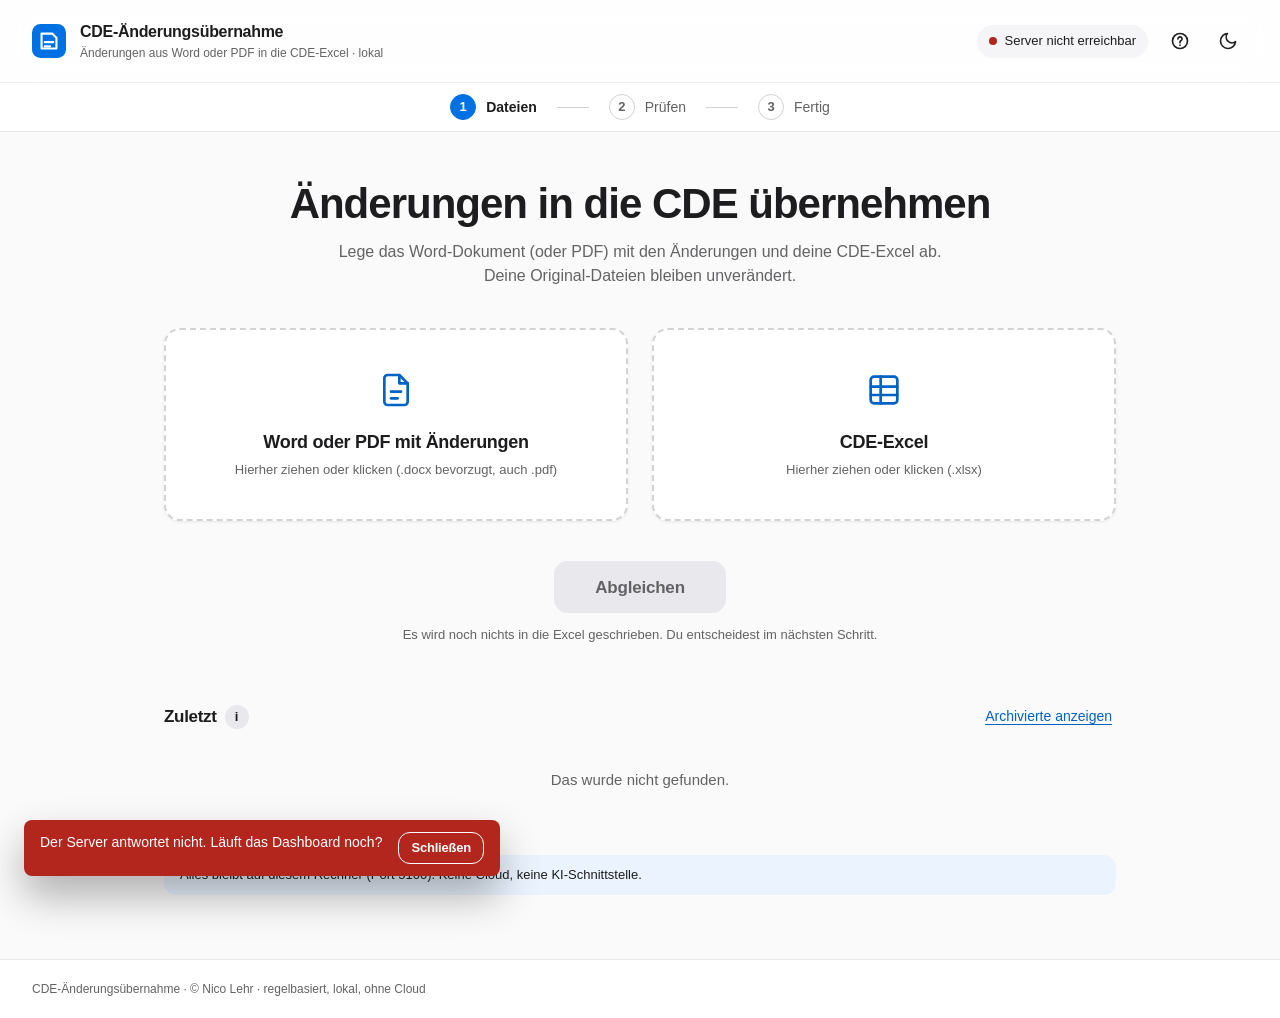
==== commit c7ce468f: "WIP Vertrauensmodus: Dashboard mit Ampel, Stichprobe (Passt/Falsch), Word-Eingabe ohne PDF-Ausschnit" ====
--- a/frontend/index.html
+++ b/frontend/index.html
@@ -17,7 +17,7 @@
     <img class="brand-mark" src="favicon.svg" alt="" width="34" height="34">
     <div class="brand-text">
       <span class="brand-name">CDE-Änderungsübernahme</span>
-      <span class="brand-sub">Änderungen aus dem PDF in die CDE-Excel · lokal</span>
+      <span class="brand-sub">Änderungen aus Word oder PDF in die CDE-Excel · lokal</span>
     </div>
   </div>
   <div class="header-actions">
@@ -49,14 +49,14 @@
   <section class="schritt-bereich" id="schritt-dateien" aria-labelledby="titel-dateien">
     <div class="intro">
       <h1 id="titel-dateien" tabindex="-1">Änderungen in die CDE übernehmen</h1>
-      <p>Lege das PDF mit den Änderungen und deine CDE-Excel ab. Deine Original-Dateien bleiben unverändert.</p>
+      <p>Lege das Word-Dokument (oder PDF) mit den Änderungen und deine CDE-Excel ab. Deine Original-Dateien bleiben unverändert.</p>
     </div>
     <div class="drop-grid">
       <label class="dropzone" id="dz-pdf" tabindex="0" role="button" aria-describedby="dz-pdf-sub">
-        <input type="file" id="file-pdf" accept=".pdf,application/pdf" hidden>
+        <input type="file" id="file-pdf" accept=".docx,.pdf,application/pdf,application/vnd.openxmlformats-officedocument.wordprocessingml.document" hidden>
         <span class="dropzone-icon" aria-hidden="true"><svg viewBox="0 0 24 24" aria-hidden="true" focusable="false"><path d="M14 3H7a2 2 0 0 0-2 2v14a2 2 0 0 0 2 2h10a2 2 0 0 0 2-2V8z"/><path d="M14 3v5h5"/><path d="M9 13h6M9 17h4"/></svg></span>
-        <span class="dropzone-title">PDF mit Änderungen</span>
-        <span class="dropzone-sub" id="dz-pdf-sub">Hierher ziehen oder klicken</span>
+        <span class="dropzone-title">Word oder PDF mit Änderungen</span>
+        <span class="dropzone-sub" id="dz-pdf-sub">Hierher ziehen oder klicken (.docx bevorzugt, auch .pdf)</span>
       </label>
       <label class="dropzone" id="dz-xlsx" tabindex="0" role="button" aria-describedby="dz-xlsx-sub">
         <input type="file" id="file-xlsx" accept=".xlsx,.xlsm" hidden>
@@ -92,11 +92,45 @@
     </div>
 
     <div class="fortschritt-box">
+      <!-- Dokument-Ampel: kommt vom Server (Regeln in config/vertrauen.yaml), das Dashboard zeigt sie nur -->
+      <div class="ampel" id="ampel" data-stufe="gelb" role="status" aria-live="polite" hidden>
+        <span class="ampel-symbol" id="ampel-symbol" aria-hidden="true"></span>
+        <div class="ampel-text">
+          <p class="ampel-satz"><span class="sr-only" id="ampel-stufe"></span><span id="ampel-satz"></span></p>
+          <ul class="ampel-gruende" id="ampel-gruende" aria-label="Gründe für die Ampel"></ul>
+        </div>
+      </div>
       <p class="fortschritt-satz" id="fortschritt-satz" aria-live="polite"></p>
       <div class="balken" id="fortschritt" role="progressbar" aria-label="Geprüfte Vorschläge" aria-valuemin="0" aria-valuemax="0" aria-valuenow="0">
         <div class="balken-fuellung" id="fortschritt-fuellung"></div>
       </div>
     </div>
+
+    <!-- Spec: nur sichtbar, wenn die CDE mehrere Specs enthält -->
+    <section class="spec-zone" id="spec-zone" aria-label="Spec dieses PDFs" hidden>
+      <div class="spec-zeile" id="spec-zeile">
+        <p class="spec-text" id="spec-text"></p>
+        <button class="btn btn-secondary btn-small" id="btn-spec-andere" type="button" aria-expanded="false" aria-controls="spec-wahl">Andere Spec wählen</button>
+      </div>
+      <div class="spec-wahl" id="spec-wahl" hidden>
+        <h2 id="spec-titel" tabindex="-1">Welche Spec gehört zu diesem PDF?</h2>
+        <p class="hint" id="spec-frage">Deine CDE enthält mehrere Specs. Wähle die, zu der dieses PDF gehört. Es werden nur deren Zeilen bearbeitet, die anderen bleiben unverändert.</p>
+        <ul class="spec-liste" id="spec-liste" aria-labelledby="spec-titel"></ul>
+        <p class="hint">Das startet einen neuen Abgleich mit denselben Dateien. Der jetzige bleibt unter „Zuletzt“ erhalten.</p>
+      </div>
+    </section>
+
+    <!-- Stichprobe (Vertrauensmodus): nur sichtbar, wenn der Lauf eine hat. Automatisch Eingetragenes kurz ansehen: Passt / Falsch -->
+    <details class="klapp stichprobe" id="klapp-stichprobe" open hidden>
+      <summary><span class="klapp-titel">Bitte kurz ansehen (Stichprobe)</span> <span class="zahl-pill" id="anzahl-stichprobe">0</span><span class="klapp-meta" id="stichprobe-stand"></span></summary>
+      <div class="klapp-inhalt">
+        <div class="titel-zeile">
+          <p class="hint">Das Tool hat diese Änderungen selbst eingetragen. Schau kurz, ob sie stimmen: „Passt“ oder „Falsch“. „Falsch“ trägt die Änderung nicht ein.</p>
+          <button class="info-icon" type="button" data-info="stichprobe" aria-haspopup="dialog" aria-expanded="false" aria-label="Erklärung: Stichprobe">i</button>
+        </div>
+        <ol class="karten" id="karten-stichprobe" aria-label="Stichprobe: automatisch eingetragene Änderungen"></ol>
+      </div>
+    </details>
 
     <section class="bereich" id="bereich-bitte" aria-labelledby="titel-bitte">
       <div class="bereich-kopf">
@@ -181,8 +215,8 @@
   <dl class="tasten">
     <dt><kbd>J</kbd> oder <kbd>↓</kbd></dt><dd>nächste Änderung</dd>
     <dt><kbd>K</kbd> oder <kbd>↑</kbd></dt><dd>vorige Änderung</dd>
-    <dt><kbd>A</kbd></dt><dd>übernehmen (weiter zur nächsten)</dd>
-    <dt><kbd>N</kbd></dt><dd>nicht übernehmen (weiter zur nächsten)</dd>
+    <dt><kbd>A</kbd></dt><dd>übernehmen, in der Stichprobe „Passt“ (weiter zur nächsten)</dd>
+    <dt><kbd>N</kbd></dt><dd>nicht übernehmen, in der Stichprobe „Falsch“ (weiter zur nächsten)</dd>
     <dt><kbd>?</kbd></dt><dd>diese Hilfe</dd>
     <dt><kbd>Esc</kbd></dt><dd>schließen</dd>
   </dl>
--- a/frontend/style.css
+++ b/frontend/style.css
@@ -345,6 +345,43 @@
 .balken { height: 8px; border-radius: 999px; background: var(--grey-150); overflow: hidden; margin-top: 14px; }
 .balken-fuellung { height: 100%; width: 0; border-radius: 999px; background: var(--green); transition: width 0.4s var(--ease); }
 
+/* ====================================================================== Dokument-Ampel (Vertrauensmodus; Farben nur als Status) */
+.ampel { display: flex; align-items: flex-start; gap: 14px; padding: 12px 16px; margin-bottom: 16px; border-radius: 12px; border: 1px solid transparent; border-left-width: 6px; }
+.ampel-symbol { flex: none; width: 28px; height: 28px; border-radius: 50%; display: inline-flex; align-items: center; justify-content: center; font-weight: 700; font-size: 16px; }
+.ampel-text { min-width: 0; flex: 1; }
+.ampel-satz { font-size: 17px; font-weight: 700; letter-spacing: -0.2px; }
+.ampel-gruende { margin: 4px 0 0; padding-left: 18px; font-size: 14px; color: var(--ink); }
+.ampel-gruende:empty { display: none; }
+.ampel[data-stufe="gruen"] { background: var(--green-wash); border-color: var(--green); }
+.ampel[data-stufe="gruen"] .ampel-satz { color: var(--green); }
+.ampel[data-stufe="gruen"] .ampel-symbol { background: var(--green); color: var(--white); }
+.ampel[data-stufe="gelb"] { background: var(--amber-wash); border-color: var(--amber); }
+.ampel[data-stufe="gelb"] .ampel-satz { color: var(--amber); }
+.ampel[data-stufe="gelb"] .ampel-symbol { background: var(--amber); color: var(--white); }
+.ampel[data-stufe="rot"] { background: var(--red-wash); border-color: var(--red); }
+.ampel[data-stufe="rot"] .ampel-satz { color: var(--red); }
+.ampel[data-stufe="rot"] .ampel-symbol { background: var(--red-solid); color: var(--on-accent); }
+
+/* ====================================================================== Spec (nur bei einer CDE mit mehreren Specs) */
+.spec-zone { margin: -16px 0 32px; }
+.spec-zeile { display: flex; justify-content: space-between; align-items: center; gap: 12px; flex-wrap: wrap; padding: 0 4px; }
+.spec-text { font-size: 14px; color: var(--grey-500); font-variant-numeric: tabular-nums; }
+.spec-text strong { color: var(--ink); font-weight: 600; }
+.spec-wahl { margin-top: 12px; background: var(--white); border: 1px solid var(--grey-150); border-radius: 16px; box-shadow: var(--shadow-sm); padding: 20px 24px; display: grid; gap: 12px; }
+.spec-wahl.unklar { background: var(--amber-wash); border-color: var(--amber); border-left-width: 6px; }
+.spec-wahl.unklar h2 { color: var(--amber); }
+.spec-wahl.unklar .hint { color: var(--ink); }
+.spec-liste { list-style: none; margin: 0; padding: 0; display: grid; gap: 8px; }
+.spec-knopf {
+  width: 100%; display: flex; justify-content: space-between; align-items: center; gap: 12px; flex-wrap: wrap; min-height: 48px; padding: 8px 16px;
+  border: 1px solid var(--grey-300); border-radius: 12px; background: var(--white); color: var(--ink); font: inherit; font-size: 15px; font-weight: 600;
+  cursor: pointer; text-align: left; transition: background 0.2s ease, border-color 0.2s ease;
+}
+.spec-knopf:hover { background: var(--rr-blue-light); border-color: var(--rr-blue); }
+.spec-knopf[aria-current="true"] { border-color: var(--green); background: var(--green-wash); }
+.spec-knopf[aria-current="true"] .meta { color: var(--ink); }
+.spec-knopf .meta { font-size: 13px; font-weight: 500; color: var(--grey-500); font-variant-numeric: tabular-nums; }
+
 /* ====================================================================== Bereiche und Karten */
 .bereich { margin-bottom: 32px; }
 .bereich-kopf { display: flex; justify-content: space-between; align-items: center; gap: 12px; flex-wrap: wrap; margin-bottom: 8px; }
@@ -360,13 +397,15 @@
 }
 .karte:hover { box-shadow: var(--shadow-md); }
 .karte:focus-visible { outline-offset: 3px; }
-.karte[data-entscheid="ja"] { border-left-color: var(--green); }
+.karte[data-entscheid="ja"], .karte[data-entscheid="passt"] { border-left-color: var(--green); }
 .karte[data-entscheid="nein"] { border-left-color: var(--grey-300); }
+.karte[data-entscheid="falsch"] { border-left-color: var(--red); }
 .karte-kopf { display: flex; justify-content: space-between; align-items: baseline; gap: 12px; flex-wrap: wrap; margin-bottom: 12px; }
 .karte-kopf h3 { font-size: 15px; }
 .karte-status { font-size: 13px; font-weight: 600; color: var(--amber); display: inline-flex; align-items: center; gap: 6px; }
-.karte[data-entscheid="ja"] .karte-status { color: var(--green); }
+.karte[data-entscheid="ja"] .karte-status, .karte[data-entscheid="passt"] .karte-status { color: var(--green); }
 .karte[data-entscheid="nein"] .karte-status { color: var(--grey-500); }
+.karte[data-entscheid="falsch"] .karte-status { color: var(--red); }
 .vorschau {
   font-size: 15px; line-height: 1.6; white-space: pre-wrap; word-break: break-word; background: var(--grey-50); border: 1px solid var(--grey-150);
   border-radius: 8px; padding: 12px 16px; margin: 0;
@@ -385,8 +424,10 @@
 .grund-label { margin-right: 6px; }
 .entscheid-knoepfe { display: flex; gap: 8px; flex-wrap: wrap; justify-content: flex-end; }
 .entscheid { min-width: 132px; }
-.entscheid.ja[aria-pressed="true"] { background: var(--green); border-color: var(--green); color: var(--white); }
+.entscheid.ja[aria-pressed="true"], .entscheid.passt[aria-pressed="true"] { background: var(--green); border-color: var(--green); color: var(--white); }
 .entscheid.nein[aria-pressed="true"] { background: var(--grey-500); border-color: var(--grey-500); color: var(--white); }
+.entscheid.falsch[aria-pressed="true"] { background: var(--red-solid); border-color: var(--red-solid); color: var(--on-accent); }
+.karte-unten.ohne-bild { grid-template-columns: minmax(0, 1fr); }          /* Word: kein PDF-Ausschnitt, nur die Knöpfe */
 
 /* Kompakte Karten (automatisch eingetragen) */
 .karten.kompakt { gap: 8px; }
@@ -416,6 +457,9 @@
 .klapp[open] > summary::before { transform: rotate(45deg); }
 .klapp > summary:hover { background: var(--grey-100); }
 .klapp-inhalt { padding: 0 24px 24px; }
+.klapp-meta { margin-left: auto; font-size: 13px; font-weight: 500; color: var(--grey-500); font-variant-numeric: tabular-nums; }
+.stichprobe .titel-zeile { align-items: flex-start; flex-wrap: nowrap; margin-bottom: 12px; }
+.stichprobe .titel-zeile .hint { flex: 1; min-width: 0; }
 .fachleute { margin-top: 48px; }
 .fachleute > summary { font-size: 14px; color: var(--grey-500); }
 .fachleute h3 { font-size: 14px; margin: 24px 0 8px; }
